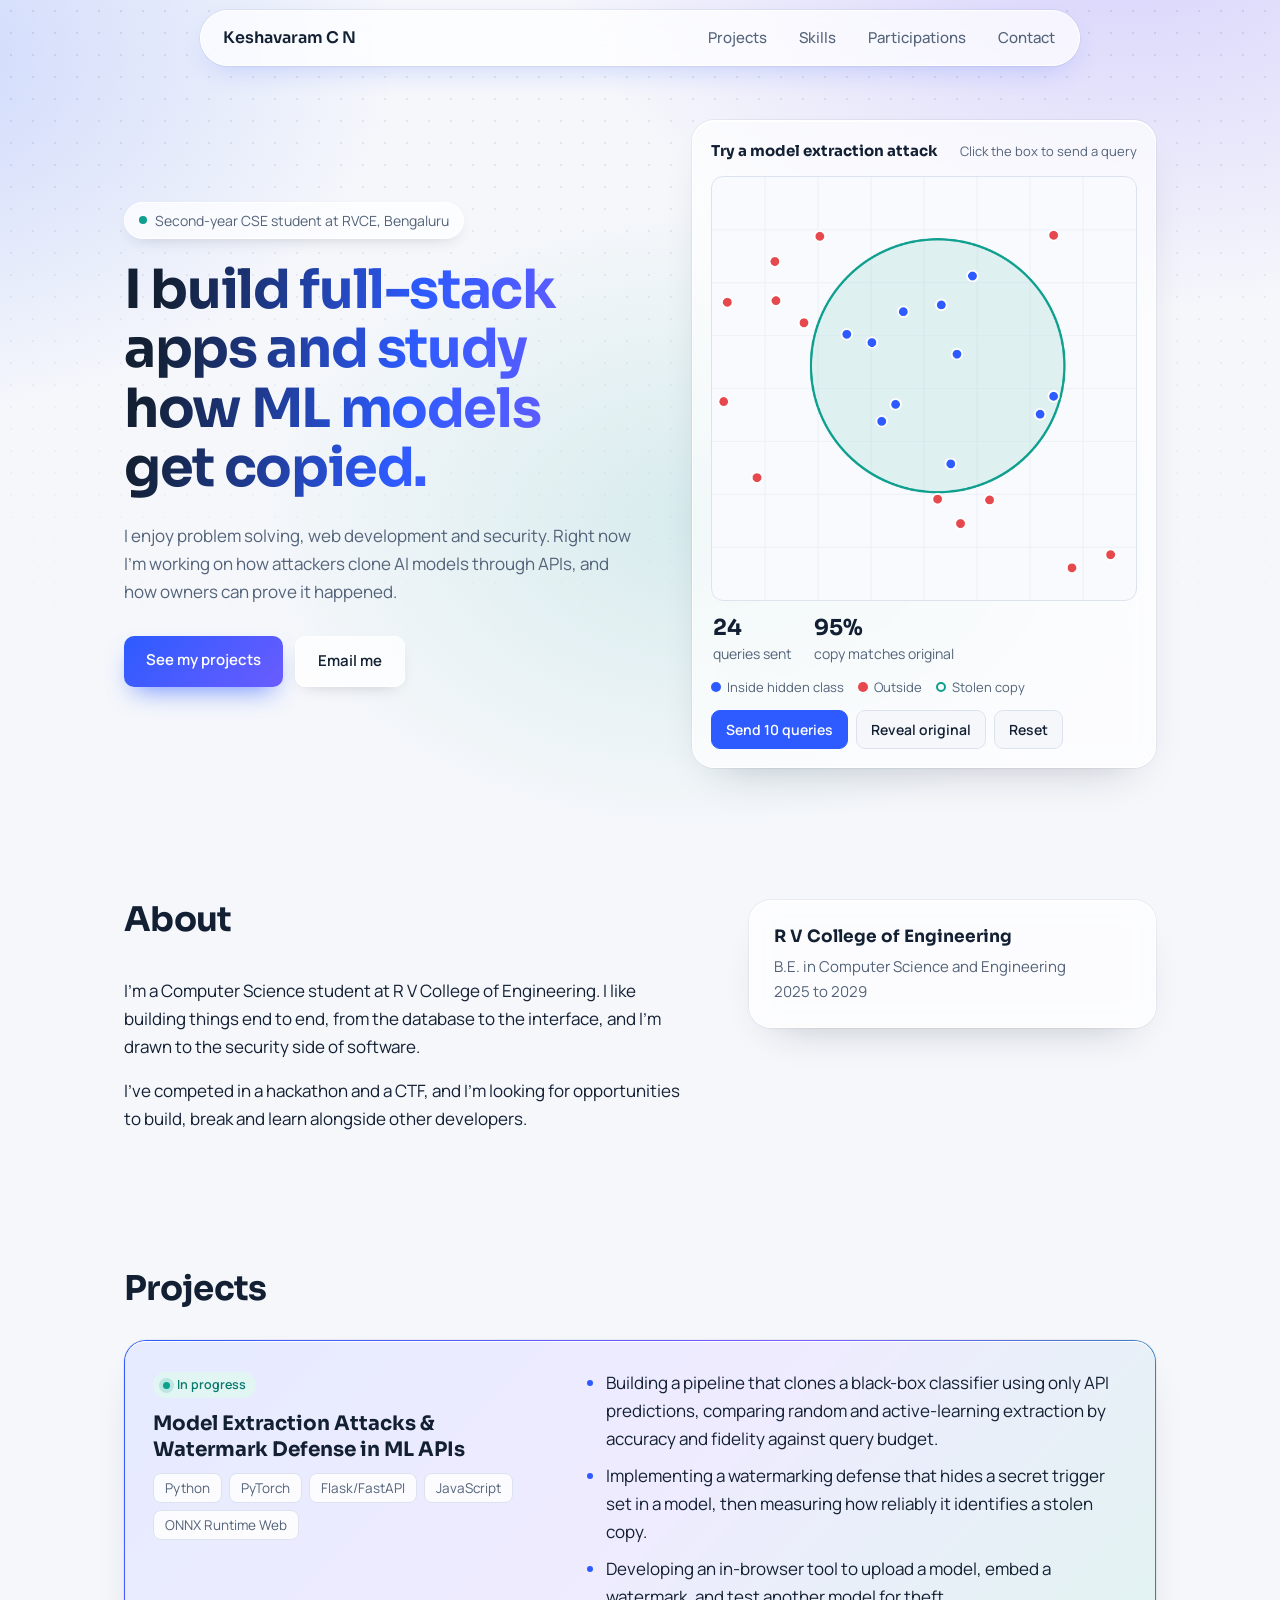
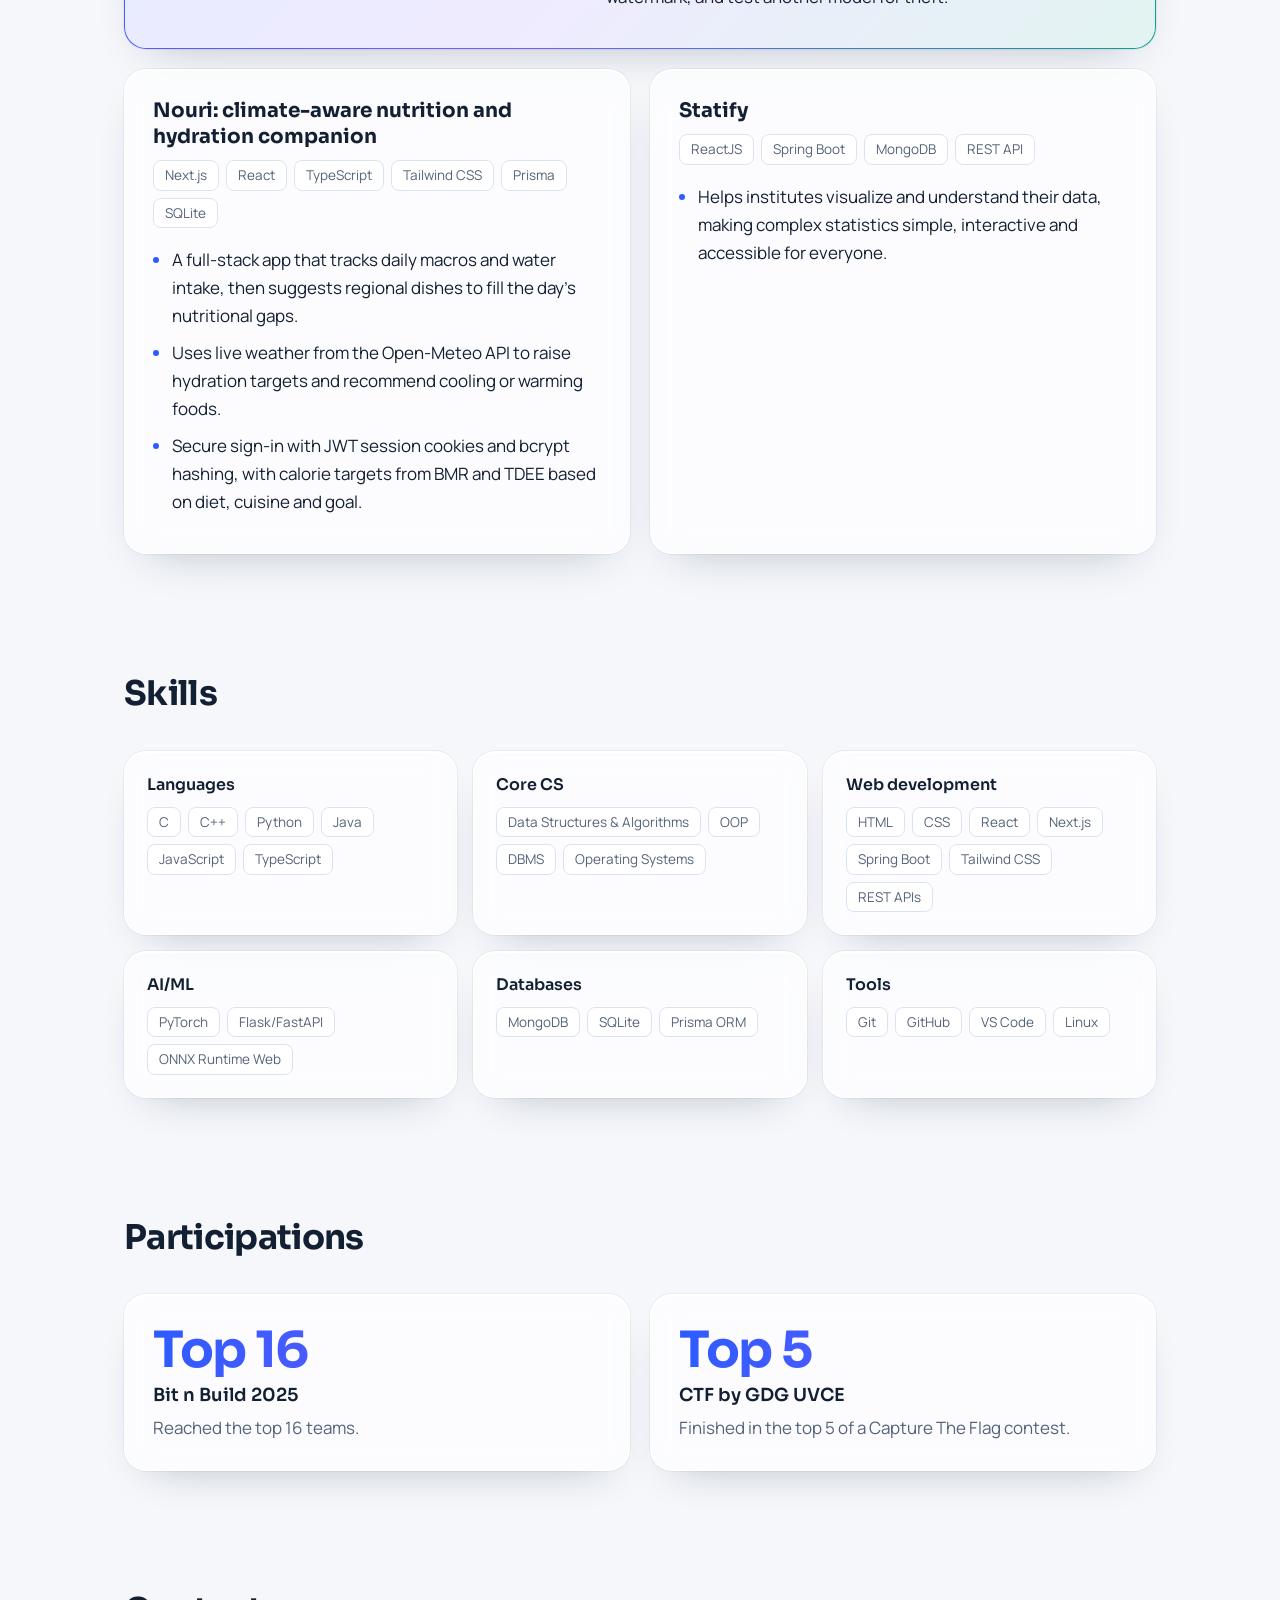
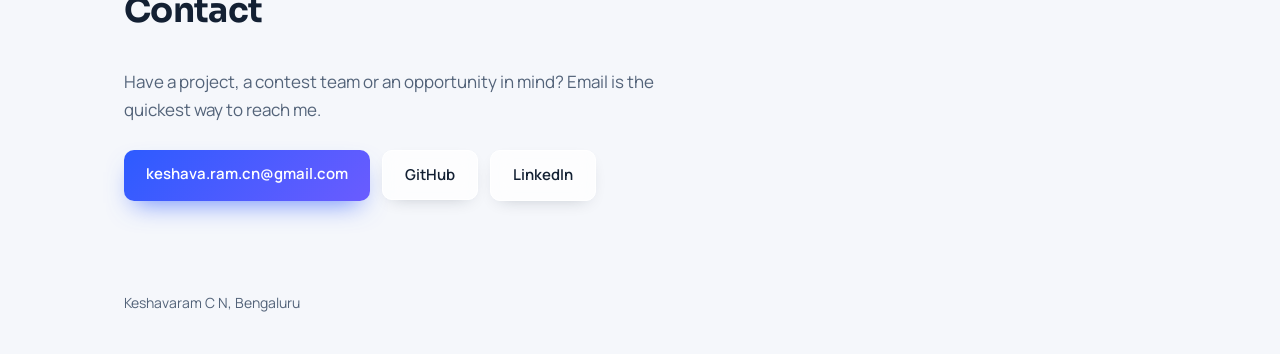
==== Keshavaram C N _ Portfolio.html @ 4c2cd29d "first commit of keshav" ====
<!DOCTYPE html>
<html lang="en">
<head>
<meta charset="utf-8">
<meta name="viewport" content="width=device-width, initial-scale=1, viewport-fit=cover">
<meta name="color-scheme" content="light">
<title>Keshavaram C N | Portfolio</title>
<link rel="preconnect" href="https://fonts.googleapis.com">
<link rel="preconnect" href="https://fonts.gstatic.com" crossorigin>
<link href="https://fonts.googleapis.com/css2?family=Sora:wght@500;600;700&family=Manrope:wght@400;500;600&display=swap" rel="stylesheet">
<style>
:root{
  color-scheme:light;
  --bg:#F5F7FB; --surface:#FFFFFF; --ink:#132033; --muted:#536379; --line:#DCE3EE;
  --accent:#2D5BFF; --accent-soft:#E8EDFF; --mint:#0E9F8E; --warn:#E5484D;
  --head:"Sora","Segoe UI",system-ui,sans-serif; --body:"Manrope","Segoe UI",system-ui,sans-serif;
  box-sizing:border-box; padding-top:env(safe-area-inset-top,0px); padding-bottom:env(safe-area-inset-bottom,0px);
}
html{scroll-behavior:smooth;scroll-padding-top:calc(72px + env(safe-area-inset-top,0px))}
*,*::before,*::after{box-sizing:inherit}
body{margin:0;background:var(--bg);color:var(--ink);font-family:var(--body);font-size:17px;line-height:1.65}
a{color:inherit}
:focus-visible{outline:3px solid var(--accent);outline-offset:3px;border-radius:6px}
.wrap{max-width:1080px;margin:0 auto;padding:0 24px}

/* nav */
nav{position:sticky;top:env(safe-area-inset-top,0px);z-index:20;background:rgba(245,247,251,.86);backdrop-filter:blur(12px);border-bottom:1px solid var(--line)}
body::before{content:"";position:fixed;inset:0 0 auto;height:env(safe-area-inset-top,0px);background:var(--bg);z-index:30}
nav .wrap{display:flex;align-items:center;justify-content:space-between;height:60px}
.brand{font-family:var(--head);font-weight:600;text-decoration:none;font-size:16px}
nav ul{display:flex;gap:26px;list-style:none;margin:0;padding:0}
nav ul a{text-decoration:none;color:var(--muted);font-weight:500;font-size:15px}
nav ul a:hover{color:var(--ink)}

/* hero */
.hero{padding:64px 0 72px}
.hero .wrap{display:grid;grid-template-columns:1.05fr .95fr;gap:56px;align-items:center}
.status{display:inline-flex;align-items:center;gap:8px;background:var(--surface);border:1px solid var(--line);border-radius:99px;padding:6px 14px;font-size:14px;color:var(--muted)}
.status i{width:8px;height:8px;border-radius:50%;background:var(--mint)}
h1{font-family:var(--head);font-weight:700;font-size:clamp(34px,5vw,54px);line-height:1.1;letter-spacing:-.025em;margin:22px 0 18px}
.lede{color:var(--muted);max-width:30em;margin:0 0 30px}
.btns{display:flex;flex-wrap:wrap;gap:12px}
.btn{display:inline-block;padding:12px 22px;border-radius:10px;font-weight:600;font-size:15px;text-decoration:none;border:1px solid var(--line);background:var(--surface);transition:transform .15s,box-shadow .15s}
.btn:hover{transform:translateY(-1px);box-shadow:0 6px 18px rgba(19,32,51,.08)}
.btn.primary{background:var(--accent);border-color:var(--accent);color:#fff}

/* demo */
.demo{background:var(--surface);border:1px solid var(--line);border-radius:20px;padding:18px;box-shadow:0 24px 50px -28px rgba(45,91,255,.35)}
.demo-head{display:flex;justify-content:space-between;align-items:baseline;gap:12px;margin-bottom:12px}
.demo-head b{font-family:var(--head);font-size:15px}
.demo-head span{font-size:13px;color:var(--muted)}
canvas{width:100%;aspect-ratio:1;display:block;border-radius:12px;background:#F8FAFD;border:1px solid var(--line);cursor:crosshair;touch-action:manipulation}
.stats{display:flex;gap:22px;margin:14px 2px 12px;font-size:14px;color:var(--muted)}
.stats b{display:block;font-family:var(--head);font-size:22px;color:var(--ink);line-height:1.2}
.legend{display:flex;flex-wrap:wrap;gap:14px;font-size:13px;color:var(--muted);margin-bottom:12px}
.legend span::before{content:"";display:inline-block;width:10px;height:10px;border-radius:50%;margin-right:6px;background:var(--c)}
.legend .ring::before{background:none;border:2px solid var(--c)}
.ctrls{display:flex;flex-wrap:wrap;gap:8px}
.ctrls button{font:600 14px var(--body);padding:9px 14px;border-radius:9px;border:1px solid var(--line);background:var(--bg);color:var(--ink);cursor:pointer}
.ctrls button:first-child{background:var(--accent);border-color:var(--accent);color:#fff}
.ctrls button[aria-pressed=true]{background:var(--accent-soft);border-color:var(--accent);color:var(--accent)}

/* sections */
section{padding:72px 0;border-top:1px solid var(--line)}
h2{font-family:var(--head);font-size:clamp(26px,3.4vw,34px);letter-spacing:-.02em;margin:0 0 36px;line-height:1.2}
.about{display:grid;grid-template-columns:1.4fr 1fr;gap:56px}
.about p{margin:0 0 16px;max-width:36em}
.edu{background:var(--surface);border:1px solid var(--line);border-radius:16px;padding:22px 24px;align-self:start}
.edu h3{margin:0 0 4px;font-family:var(--head);font-size:17px}
.edu p{margin:0;color:var(--muted);font-size:15px}
.edu p+h3{margin-top:18px}

.proj{display:grid;grid-template-columns:.8fr 1.2fr;gap:40px;padding:34px 0;border-bottom:1px solid var(--line)}
.proj:first-of-type{padding-top:0}
.proj h3{font-family:var(--head);font-size:20px;line-height:1.3;margin:0 0 10px}
.tag{display:inline-block;font-size:12.5px;font-weight:600;padding:3px 10px;border-radius:99px;margin-bottom:12px;background:var(--accent-soft);color:var(--accent)}
.tag.live{background:#E1F5F2;color:#0A7A6D}
.chips{display:flex;flex-wrap:wrap;gap:7px;margin:0;padding:0;list-style:none}
.chips li{font-size:13.5px;padding:3px 11px;border-radius:8px;background:var(--surface);border:1px solid var(--line);color:var(--muted)}
.proj ul.pts{margin:0;padding-left:1.1em}
.proj ul.pts li{margin-bottom:9px;max-width:38em}
.proj ul.pts li::marker{color:var(--accent)}

.skills{display:grid;gap:0}
.srow{display:grid;grid-template-columns:200px 1fr;gap:24px;padding:18px 0;border-bottom:1px solid var(--line);align-items:start}
.srow h3{margin:4px 0 0;font:600 16px var(--head)}

.parts{display:grid;grid-template-columns:1fr 1fr;gap:20px}
.part{background:var(--surface);border:1px solid var(--line);border-radius:18px;padding:28px}
.part strong{font-family:var(--head);font-size:40px;letter-spacing:-.03em;color:var(--accent);display:block;line-height:1.1}
.part p{margin:8px 0 0;color:var(--muted)}
.part h3{margin:6px 0 0;font:600 18px var(--head)}

.contact p{max-width:32em;color:var(--muted);margin:0 0 26px}
footer{padding:30px 0 40px;color:var(--muted);font-size:14px;border-top:1px solid var(--line)}

/* ---- modern pass: aurora backdrop, glass surfaces, bento layout ---- */
html::before{content:"";position:fixed;inset:0;z-index:-1;pointer-events:none;background-image:radial-gradient(rgba(19,32,51,.10) 1px,transparent 1px);background-size:22px 22px;-webkit-mask-image:linear-gradient(#000,transparent 75%);mask-image:linear-gradient(#000,transparent 75%)}
body{background:radial-gradient(60rem 40rem at 88% -8%,rgba(122,92,255,.24),transparent 60%),radial-gradient(52rem 38rem at -8% 6%,rgba(45,91,255,.20),transparent 60%),radial-gradient(46rem 32rem at 55% 58%,rgba(14,159,142,.13),transparent 62%),var(--bg);background-attachment:fixed}
nav{background:transparent;border:0;backdrop-filter:none;top:calc(10px + env(safe-area-inset-top,0px))}
nav .wrap{width:calc(100% - 32px);max-width:880px;height:56px;padding:0 10px 0 22px;background:rgba(255,255,255,.72);backdrop-filter:blur(16px) saturate(1.4);border:1px solid #fff;border-radius:99px;box-shadow:0 10px 30px -12px rgba(45,91,255,.3),0 0 0 1px rgba(19,32,51,.05)}
nav ul{gap:4px}nav ul a{display:block;padding:8px 14px;border-radius:99px;transition:background .2s,color .2s}nav ul a:hover{background:var(--accent-soft);color:var(--accent)}
h1{background:linear-gradient(100deg,#132033 8%,#2D5BFF 55%,#7A5CFF 96%);-webkit-background-clip:text;background-clip:text;color:transparent;padding-bottom:.1em}
.status{background:rgba(255,255,255,.7);backdrop-filter:blur(10px);border-color:#fff;box-shadow:0 6px 18px -10px rgba(19,32,51,.3)}
.btn{background:rgba(255,255,255,.75);backdrop-filter:blur(10px);border-color:#fff;box-shadow:0 6px 18px -10px rgba(19,32,51,.3)}
.btn.primary{background:linear-gradient(135deg,#2D5BFF,#6A5CFF);border:0;color:#fff;box-shadow:0 12px 26px -10px rgba(45,91,255,.7)}
.demo,.edu,.proj,.srow,.part{position:relative;overflow:hidden;background:rgba(255,255,255,.66);backdrop-filter:blur(14px);border:1px solid rgba(255,255,255,.95);border-radius:22px;box-shadow:0 1px 0 #fff inset,0 20px 44px -26px rgba(19,32,51,.3),0 0 0 1px rgba(19,32,51,.05)}
.demo::after,.edu::after,.proj::after,.srow::after,.part::after{content:"";position:absolute;inset:0;pointer-events:none;opacity:0;transition:opacity .25s;background:radial-gradient(320px circle at var(--mx,50%) var(--my,-30%),rgba(90,110,255,.15),transparent 62%)}
.demo:hover::after,.edu:hover::after,.proj:hover::after,.srow:hover::after,.part:hover::after{opacity:1}
section{border-top:0;padding:60px 0}
#projects .wrap{display:grid;grid-template-columns:1fr 1fr;gap:20px}
#projects h2{grid-column:1/-1;margin-bottom:10px}
.proj,.proj:first-of-type{display:block;padding:28px}
.proj ul.pts{margin-top:18px}
.proj:first-of-type{grid-column:1/-1;display:grid;grid-template-columns:.85fr 1.15fr;gap:36px;border:1.5px solid transparent;background:linear-gradient(rgba(255,255,255,.88),rgba(255,255,255,.88)) padding-box,linear-gradient(135deg,#2D5BFF,#7A5CFF,#0E9F8E) border-box}
.proj:first-of-type ul.pts{margin-top:0}
.tag.live::before{content:"";display:inline-block;width:7px;height:7px;border-radius:50%;background:var(--mint);margin-right:7px;box-shadow:0 0 0 4px rgba(14,159,142,.18)}
.chips li{background:rgba(255,255,255,.85)}
.skills{grid-template-columns:repeat(3,1fr);gap:16px}
.srow{display:block;padding:22px}.srow h3{margin:0 0 12px}
.part strong{font-size:50px;background:linear-gradient(100deg,#2D5BFF,#7A5CFF);-webkit-background-clip:text;background-clip:text;color:transparent}
footer{border-top:0}
@keyframes rise{from{opacity:0;transform:translateY(16px)}to{opacity:1;transform:none}}
.hero .wrap>div:first-child>*{animation:rise .7s cubic-bezier(.2,.7,.2,1) both}
.hero .wrap>div:first-child>*:nth-child(2){animation-delay:.08s}.hero .wrap>div:first-child>*:nth-child(3){animation-delay:.16s}.hero .wrap>div:first-child>*:nth-child(4){animation-delay:.24s}
.hero .demo{animation:rise .8s .2s cubic-bezier(.2,.7,.2,1) both}
@media (max-width:860px){#projects .wrap{grid-template-columns:1fr}.proj:first-of-type{grid-template-columns:1fr;gap:0}.proj:first-of-type ul.pts{margin-top:18px}.skills{grid-template-columns:1fr 1fr}}
@media (max-width:520px){.skills{grid-template-columns:1fr}nav .wrap{padding-left:16px}}
@media (prefers-reduced-motion:reduce){.hero .wrap>div:first-child>*,.hero .demo{animation:none}}
@media (max-width:860px){
  .hero .wrap,.about,.proj,.parts{grid-template-columns:1fr}
  .hero .wrap{gap:40px}.hero{padding-top:40px}
  .srow{grid-template-columns:1fr;gap:10px}
  nav ul{gap:16px}nav ul a{font-size:14px}
  .proj{gap:16px}
}
@media (max-width:520px){nav ul li:nth-child(n+3){display:none}.stats{gap:16px}}
@media (prefers-reduced-motion:reduce){html{scroll-behavior:auto}.btn{transition:none}}
</style>
</head>
<body>
<nav aria-label="Main">
  <div class="wrap">
    <a class="brand" href="#top">Keshavaram C N</a>
    <ul>
      <li><a href="#projects">Projects</a></li>
      <li><a href="#skills">Skills</a></li>
      <li><a href="#participations">Participations</a></li>
      <li><a href="#contact">Contact</a></li>
    </ul>
  </div>
</nav>

<main id="top">
<header class="hero">
  <div class="wrap">
    <div>
      <span class="status"><i></i>Second-year CSE student at RVCE, Bengaluru</span>
      <h1>I build full-stack apps and study how ML models get copied.</h1>
      <p class="lede">I enjoy problem solving, web development and security. Right now I’m working on how attackers clone AI models through APIs, and how owners can prove it happened.</p>
      <div class="btns">
        <a class="btn primary" href="#projects">See my projects</a>
        <a class="btn" href="mailto:keshava.ram.cn@gmail.com">Email me</a>
      </div>
    </div>

    <div class="demo" aria-label="Interactive model extraction demo">
      <div class="demo-head"><b>Try a model extraction attack</b><span>Click the box to send a query</span></div>
      <canvas id="cv" width="720" height="720" role="img" aria-label="Scatter plot of queries sent to a hidden model, with the attacker’s estimated boundary"></canvas>
      <div class="stats">
        <div><b id="nq">0</b>queries sent</div>
        <div><b id="fid">0%</b>copy matches original</div>
      </div>
      <div class="legend">
        <span style="--c:var(--accent)">Inside hidden class</span>
        <span style="--c:var(--warn)">Outside</span>
        <span class="ring" style="--c:var(--mint)">Stolen copy</span>
      </div>
      <div class="ctrls">
        <button id="more" type="button">Send 10 queries</button>
        <button id="reveal" type="button" aria-pressed="false">Reveal original</button>
        <button id="reset" type="button">Reset</button>
      </div>
    </div>
  </div>
</header>

<section id="about">
  <div class="wrap about">
    <div>
      <h2>About</h2>
      <p>I’m a Computer Science student at R V College of Engineering. I like building things end to end, from the database to the interface, and I’m drawn to the security side of software.</p>
      <p>I’ve competed in a hackathon and a CTF, and I’m looking for opportunities to build, break and learn alongside other developers.</p>
    </div>
    <div class="edu">
      <h3>R V College of Engineering</h3>
      <p>B.E. in Computer Science and Engineering<br>2025 to 2029</p>
    </div>
  </div>
</section>

<section id="projects">
  <div class="wrap">
    <h2>Projects</h2>

    <article class="proj">
      <div>
        <span class="tag live">In progress</span>
        <h3>Model Extraction Attacks &amp; Watermark Defense in ML APIs</h3>
        <ul class="chips"><li>Python</li><li>PyTorch</li><li>Flask/FastAPI</li><li>JavaScript</li><li>ONNX Runtime Web</li></ul>
      </div>
      <ul class="pts">
        <li>Building a pipeline that clones a black-box classifier using only API predictions, comparing random and active-learning extraction by accuracy and fidelity against query budget.</li>
        <li>Implementing a watermarking defense that hides a secret trigger set in a model, then measuring how reliably it identifies a stolen copy.</li>
        <li>Developing an in-browser tool to upload a model, embed a watermark, and test another model for theft.</li>
      </ul>
    </article>

    <article class="proj">
      <div>
        <h3>Nouri: climate-aware nutrition and hydration companion</h3>
        <ul class="chips"><li>Next.js</li><li>React</li><li>TypeScript</li><li>Tailwind CSS</li><li>Prisma</li><li>SQLite</li></ul>
      </div>
      <ul class="pts">
        <li>A full-stack app that tracks daily macros and water intake, then suggests regional dishes to fill the day’s nutritional gaps.</li>
        <li>Uses live weather from the Open-Meteo API to raise hydration targets and recommend cooling or warming foods.</li>
        <li>Secure sign-in with JWT session cookies and bcrypt hashing, with calorie targets from BMR and TDEE based on diet, cuisine and goal.</li>
      </ul>
    </article>

    <article class="proj">
      <div>
        <h3>Statify</h3>
        <ul class="chips"><li>ReactJS</li><li>Spring Boot</li><li>MongoDB</li><li>REST API</li></ul>
      </div>
      <ul class="pts">
        <li>Helps institutes visualize and understand their data, making complex statistics simple, interactive and accessible for everyone.</li>
      </ul>
    </article>
  </div>
</section>

<section id="skills">
  <div class="wrap">
    <h2>Skills</h2>
    <div class="skills">
      <div class="srow"><h3>Languages</h3><ul class="chips"><li>C</li><li>C++</li><li>Python</li><li>Java</li><li>JavaScript</li><li>TypeScript</li></ul></div>
      <div class="srow"><h3>Core CS</h3><ul class="chips"><li>Data Structures &amp; Algorithms</li><li>OOP</li><li>DBMS</li><li>Operating Systems</li></ul></div>
      <div class="srow"><h3>Web development</h3><ul class="chips"><li>HTML</li><li>CSS</li><li>React</li><li>Next.js</li><li>Spring Boot</li><li>Tailwind CSS</li><li>REST APIs</li></ul></div>
      <div class="srow"><h3>AI/ML</h3><ul class="chips"><li>PyTorch</li><li>Flask/FastAPI</li><li>ONNX Runtime Web</li></ul></div>
      <div class="srow"><h3>Databases</h3><ul class="chips"><li>MongoDB</li><li>SQLite</li><li>Prisma ORM</li></ul></div>
      <div class="srow"><h3>Tools</h3><ul class="chips"><li>Git</li><li>GitHub</li><li>VS Code</li><li>Linux</li></ul></div>
    </div>
  </div>
</section>

<section id="participations">
  <div class="wrap">
    <h2>Participations</h2>
    <div class="parts">
      <div class="part"><strong>Top 16</strong><h3>Bit n Build 2025</h3><p>Reached the top 16 teams.</p></div>
      <div class="part"><strong>Top 5</strong><h3>CTF by GDG UVCE</h3><p>Finished in the top 5 of a Capture The Flag contest.</p></div>
    </div>
  </div>
</section>

<section id="contact" class="contact">
  <div class="wrap">
    <h2>Contact</h2>
    <p>Have a project, a contest team or an opportunity in mind? Email is the quickest way to reach me.</p>
    <div class="btns">
      <a class="btn primary" href="mailto:keshava.ram.cn@gmail.com">keshava.ram.cn@gmail.com</a>
      <a class="btn" href="https://github.com/keshava-ram" target="_blank" rel="noopener">GitHub</a>
      <a class="btn" href="https://www.linkedin.com/in/keshavaramc-n-70b958444" target="_blank" rel="noopener">LinkedIn</a>
    </div>
  </div>
</section>
</main>

<footer><div class="wrap">Keshavaram C N, Bengaluru</div></footer>

<script>
(function(){
  var cv=document.getElementById('cv'),ctx=cv.getContext('2d'),S=cv.width;
  var C={x:.56,y:.46,r:.27}; // hidden victim: a circular decision region
  var pts=[],showTrue=false,timer=null;
  var nq=document.getElementById('nq'),fid=document.getElementById('fid');
  var victim=function(x,y){return Math.hypot(x-C.x,y-C.y)<C.r};
  function estimate(){
    var p=pts.filter(function(q){return q.l}),n=pts.filter(function(q){return !q.l});
    if(p.length<2||!n.length)return null;
    var cx=0,cy=0;p.forEach(function(q){cx+=q.x;cy+=q.y});cx/=p.length;cy/=p.length;
    var mx=0,mn=9;
    p.forEach(function(q){mx=Math.max(mx,Math.hypot(q.x-cx,q.y-cy))});
    n.forEach(function(q){mn=Math.min(mn,Math.hypot(q.x-cx,q.y-cy))});
    return {x:cx,y:cy,r:mn>mx?(mx+mn)/2:mx};
  }
  function fidelity(e){
    if(!e)return 0;var ok=0,t=0;
    for(var i=0;i<30;i++)for(var j=0;j<30;j++){var x=(i+.5)/30,y=(j+.5)/30;t++;
      if(victim(x,y)===(Math.hypot(x-e.x,y-e.y)<e.r))ok++}
    return Math.round(100*ok/t);
  }
  function circle(c,color,w,dash){
    ctx.beginPath();ctx.arc(c.x*S,c.y*S,c.r*S,0,7);ctx.setLineDash(dash||[]);
    ctx.lineWidth=w;ctx.strokeStyle=color;ctx.stroke();ctx.setLineDash([]);
  }
  function draw(){
    ctx.clearRect(0,0,S,S);
    ctx.strokeStyle='#E6ECF4';ctx.lineWidth=1;
    for(var i=1;i<8;i++){ctx.beginPath();ctx.moveTo(i*S/8,0);ctx.lineTo(i*S/8,S);ctx.moveTo(0,i*S/8);ctx.lineTo(S,i*S/8);ctx.stroke()}
    var e=estimate();
    if(e){ctx.fillStyle='rgba(14,159,142,.10)';ctx.beginPath();ctx.arc(e.x*S,e.y*S,e.r*S,0,7);ctx.fill();circle(e,'#0E9F8E',4)}
    if(showTrue)circle(C,'#132033',3,[12,10]);
    pts.forEach(function(q){ctx.beginPath();ctx.arc(q.x*S,q.y*S,9,0,7);ctx.fillStyle=q.l?'#2D5BFF':'#E5484D';ctx.fill();ctx.lineWidth=3;ctx.strokeStyle='#fff';ctx.stroke()});
    nq.textContent=pts.length;fid.textContent=fidelity(e)+'%';
  }
  function query(x,y){pts.push({x:x,y:y,l:victim(x,y)})}
  function burst(n){for(var i=0;i<n;i++)query(Math.random(),Math.random());draw()}
  cv.addEventListener('click',function(ev){
    var r=cv.getBoundingClientRect();stop();
    query((ev.clientX-r.left)/r.width,(ev.clientY-r.top)/r.height);draw();
  });
  function stop(){clearInterval(timer);timer=null}
  document.getElementById('more').onclick=function(){stop();burst(10)};
  document.getElementById('reset').onclick=function(){stop();pts=[];draw()};
  var rv=document.getElementById('reveal');
  rv.onclick=function(){showTrue=!showTrue;rv.setAttribute('aria-pressed',showTrue);rv.textContent=showTrue?'Hide original':'Reveal original';draw()};
  draw();
  // one opening sequence: the attacker queries until the copy locks on
  if(window.matchMedia('(prefers-reduced-motion: reduce)').matches){burst(40)}
  else{var k=0;timer=setInterval(function(){query(Math.random(),Math.random());draw();if(++k>=36)stop()},110)}
})();
document.querySelectorAll('.demo,.edu,.proj,.srow,.part').forEach(function(el){
  el.addEventListener('pointermove',function(e){var r=el.getBoundingClientRect();el.style.setProperty('--mx',(e.clientX-r.left)+'px');el.style.setProperty('--my',(e.clientY-r.top)+'px')});
});
</script>
</body>
</html>
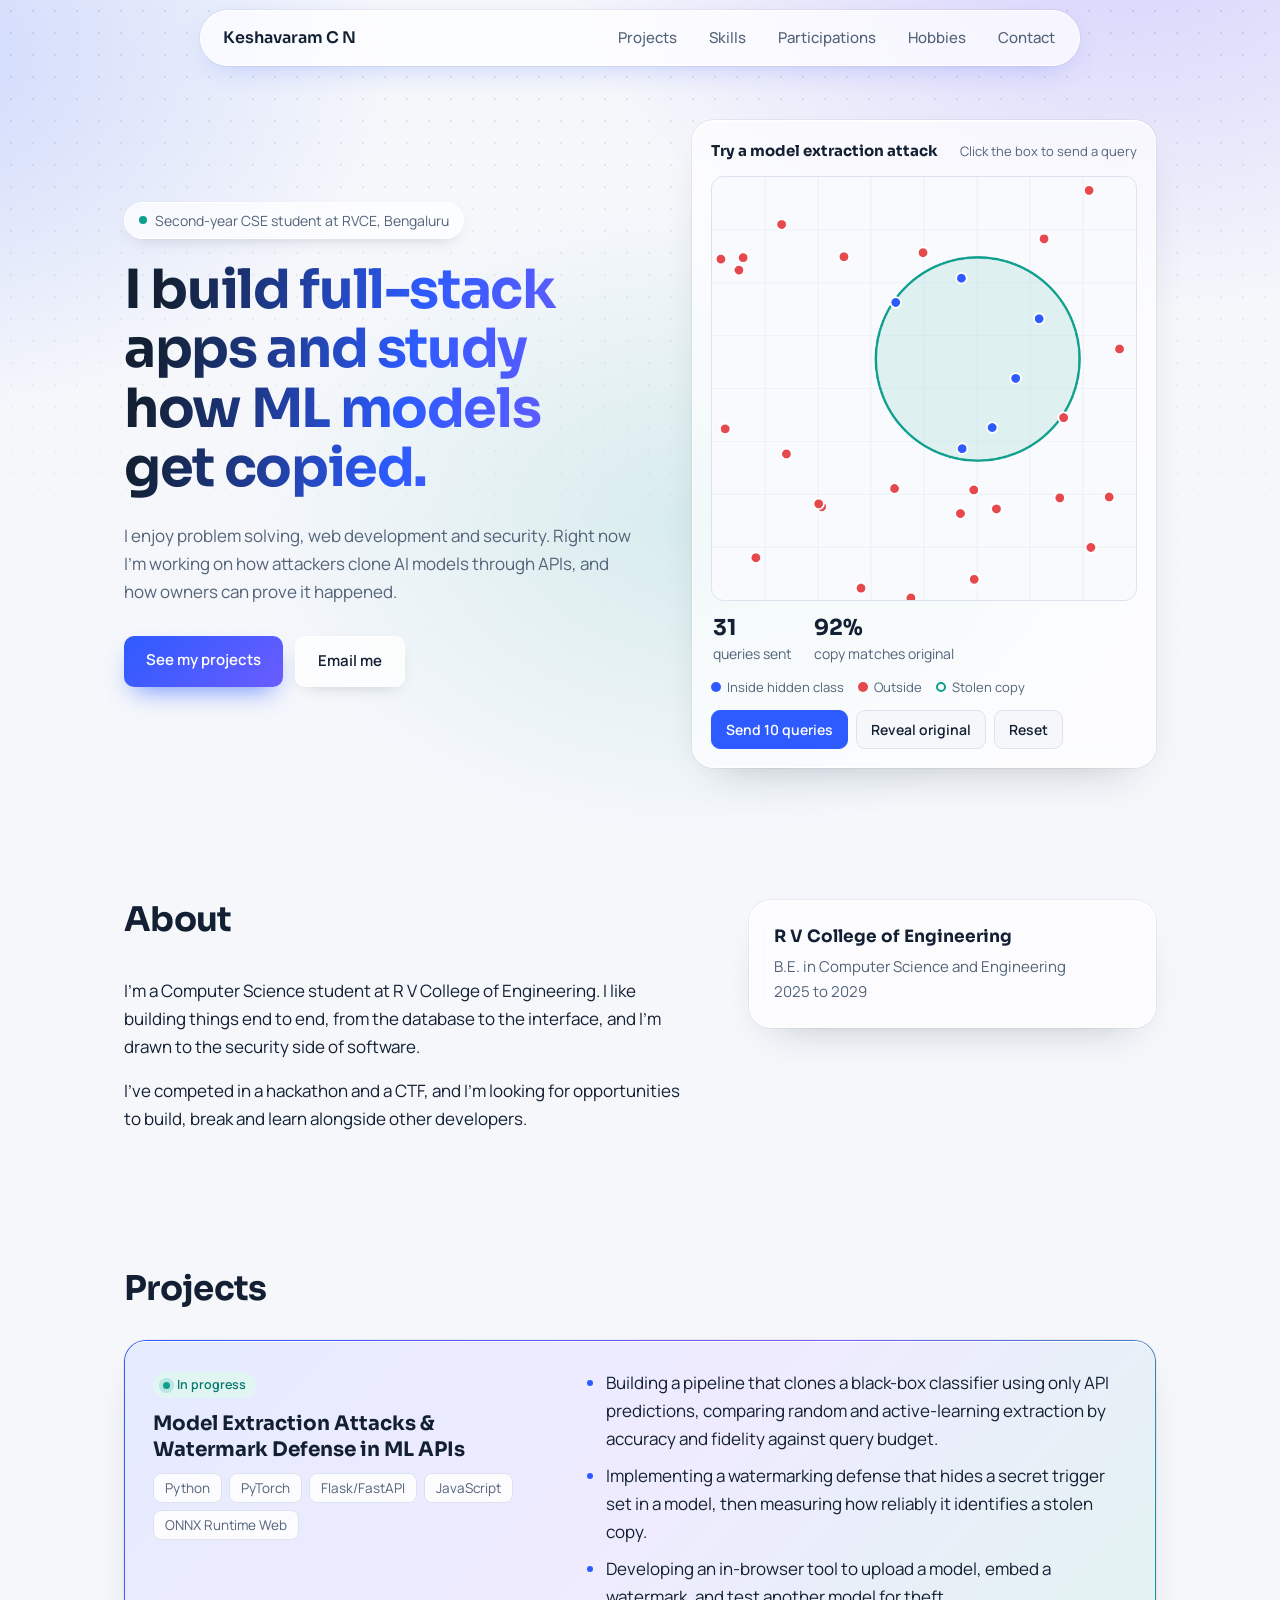
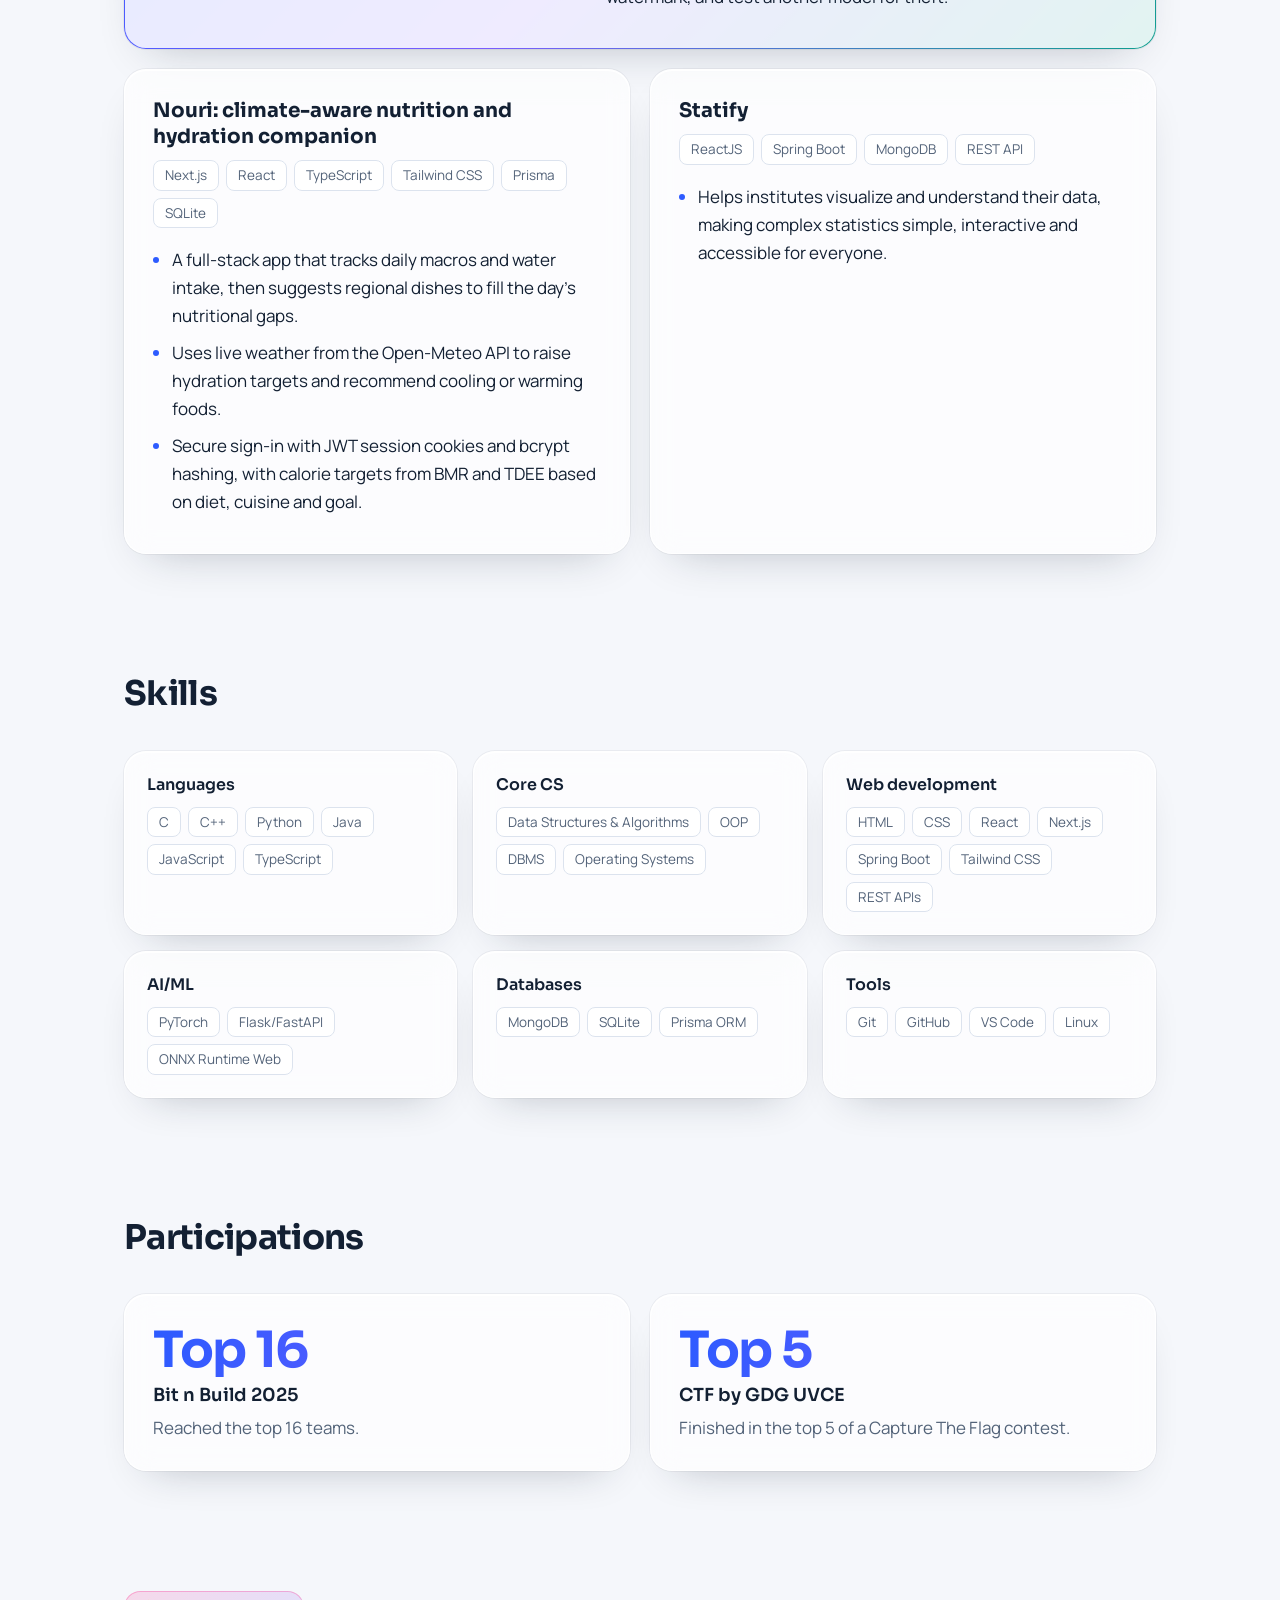
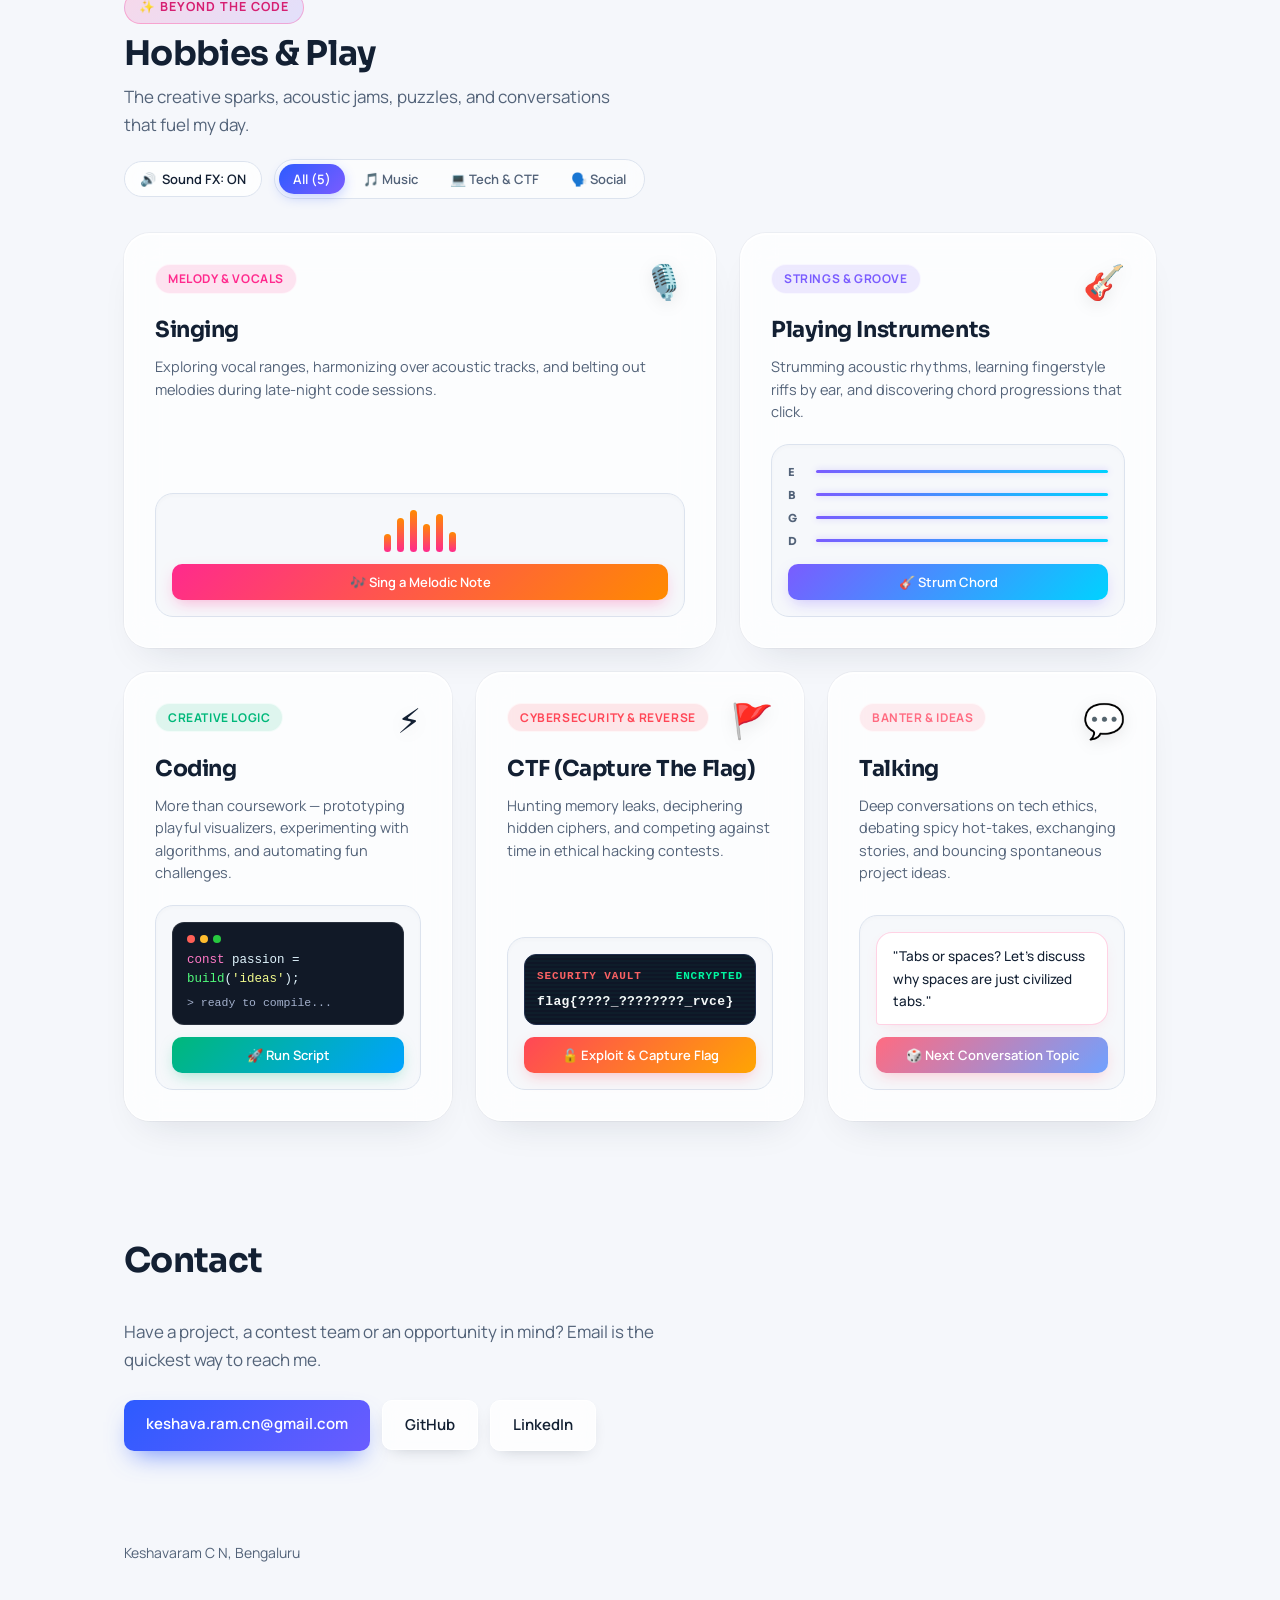
==== commit 07d88a2b: "Added hobbies section" ====
--- a/Keshavaram C N _ Portfolio.html
+++ b/Keshavaram C N _ Portfolio.html
@@ -136,6 +136,108 @@
 }
 @media (max-width:520px){nav ul li:nth-child(n+3){display:none}.stats{gap:16px}}
 @media (prefers-reduced-motion:reduce){html{scroll-behavior:auto}.btn{transition:none}}
+
+/* ---- Funky & Modern Interactive Hobbies Section ---- */
+.hobbies-head{display:flex;justify-content:space-between;align-items:flex-end;flex-wrap:wrap;gap:20px;margin-bottom:34px}
+.hobbies-head h2{margin:0}
+.funky-pill{display:inline-flex;align-items:center;gap:8px;font-size:12.5px;font-weight:700;text-transform:uppercase;letter-spacing:.08em;padding:5px 14px;border-radius:99px;background:linear-gradient(135deg,rgba(255,42,141,.15),rgba(122,92,255,.15));border:1px solid rgba(255,42,141,.3);color:#d61f72;margin-bottom:10px}
+.hobbies-controls{display:flex;align-items:center;gap:12px;flex-wrap:wrap}
+.sound-toggle{font:600 13px var(--body);padding:8px 15px;border-radius:99px;border:1px solid var(--line);background:rgba(255,255,255,.8);color:var(--ink);cursor:pointer;display:inline-flex;align-items:center;gap:6px;transition:all .2s;backdrop-filter:blur(10px)}
+.sound-toggle:hover{border-color:var(--accent);transform:translateY(-1px);box-shadow:0 4px 14px rgba(45,91,255,.15)}
+.sound-toggle.muted{color:var(--muted);opacity:.75}
+.hobby-filters{display:flex;gap:4px;background:rgba(255,255,255,.6);padding:4px;border-radius:99px;border:1px solid var(--line);backdrop-filter:blur(10px)}
+.hobby-filter-btn{font:600 13px var(--body);padding:6px 14px;border-radius:99px;border:0;background:transparent;color:var(--muted);cursor:pointer;transition:all .2s}
+.hobby-filter-btn.active,.hobby-filter-btn:hover{background:linear-gradient(135deg,#2D5BFF,#7A5CFF);color:#fff;box-shadow:0 4px 12px rgba(45,91,255,.25)}
+
+.hobbies-grid{display:grid;grid-template-columns:repeat(12,1fr);gap:24px}
+.hobby-card{position:relative;overflow:hidden;background:rgba(255,255,255,.72);backdrop-filter:blur(16px);border:1.5px solid rgba(255,255,255,.9);border-radius:26px;padding:30px;box-shadow:0 1px 0 #fff inset,0 20px 40px -22px rgba(19,32,51,.15),0 0 0 1px rgba(19,32,51,.04);transition:transform .3s cubic-bezier(.34,1.56,.64,1),box-shadow .3s ease,opacity .3s ease;display:flex;flex-direction:column;justify-content:space-between;min-height:320px}
+.hobby-card::before{content:"";position:absolute;top:-50%;left:-50%;width:200%;height:200%;background:radial-gradient(circle at center,var(--hobby-glow,rgba(45,91,255,.15)),transparent 60%);opacity:0;pointer-events:none;transition:opacity .4s ease;z-index:0}
+.hobby-card:hover{box-shadow:0 1px 0 #fff inset,0 28px 50px -20px var(--hobby-shadow,rgba(45,91,255,.25)),0 0 0 1px rgba(19,32,51,.06)}
+.hobby-card:hover::before{opacity:1}
+.hobby-card>*{position:relative;z-index:1}
+.hobby-card.hidden{display:none}
+
+/* Bento card sizing */
+.hobby-card.bento-wide{grid-column:span 7}
+.hobby-card.bento-narrow{grid-column:span 5}
+.hobby-card.bento-third{grid-column:span 4}
+
+/* Card header & typography */
+.hobby-top{display:flex;justify-content:space-between;align-items:flex-start;margin-bottom:14px}
+.hobby-badge{font-size:12px;font-weight:700;letter-spacing:.05em;text-transform:uppercase;padding:4px 12px;border-radius:99px;background:var(--hobby-soft,#E8EDFF);color:var(--hobby-color,#2D5BFF);border:1px solid rgba(255,255,255,.6)}
+.hobby-emoji{font-size:34px;line-height:1;display:inline-block;transition:transform .4s cubic-bezier(.34,1.56,.64,1);filter:drop-shadow(0 4px 8px rgba(0,0,0,.08))}
+.hobby-card:hover .hobby-emoji{transform:scale(1.28) rotate(12deg)}
+.hobby-card h3{font-family:var(--head);font-size:22px;margin:0 0 8px;letter-spacing:-.02em;color:var(--ink)}
+.hobby-desc{color:var(--muted);font-size:14.5px;line-height:1.55;margin:0 0 20px}
+
+/* Interactive widget container */
+.hobby-widget{background:rgba(245,247,251,.85);border:1px solid var(--line);border-radius:18px;padding:16px;margin-top:auto;box-shadow:inset 0 2px 4px rgba(19,32,51,.02)}
+
+/* 1. Singing Widget */
+.vocal-bars{display:flex;align-items:flex-end;justify-content:center;gap:6px;height:42px;margin-bottom:12px}
+.vocal-bar{width:7px;border-radius:99px;background:linear-gradient(to top,#ff2a8d,#ff8a00);transition:height .15s ease}
+.vocal-bar:nth-child(1){height:18px}.vocal-bar:nth-child(2){height:34px}.vocal-bar:nth-child(3){height:42px}.vocal-bar:nth-child(4){height:28px}.vocal-bar:nth-child(5){height:38px}.vocal-bar:nth-child(6){height:20px}
+.vocal-bars.singing .vocal-bar{animation:vocalPulse .45s infinite alternate ease-in-out}
+.vocal-bars.singing .vocal-bar:nth-child(2){animation-delay:.1s}
+.vocal-bars.singing .vocal-bar:nth-child(3){animation-delay:.2s}
+.vocal-bars.singing .vocal-bar:nth-child(4){animation-delay:.15s}
+.vocal-bars.singing .vocal-bar:nth-child(5){animation-delay:.25s}
+.vocal-bars.singing .vocal-bar:nth-child(6){animation-delay:.05s}
+@keyframes vocalPulse{from{transform:scaleY(.4)}to{transform:scaleY(1.3)}}
+
+/* 2. Instruments Widget: Pluckable Strings */
+.instrument-strings{display:flex;flex-direction:column;gap:9px;margin-bottom:12px;padding:4px 0}
+.guitar-string-wrap{display:flex;align-items:center;gap:12px;cursor:pointer;user-select:none}
+.string-note{font:700 11px var(--head);color:var(--muted);width:16px}
+.guitar-string{flex:1;height:3px;border-radius:99px;background:linear-gradient(90deg,#7a5cff,#00d2ff);box-shadow:0 0 6px rgba(122,92,255,.3);transition:transform .1s,box-shadow .2s}
+.guitar-string-wrap:hover .guitar-string{box-shadow:0 0 12px rgba(122,92,255,.8);transform:scaleY(1.5)}
+.guitar-string.plucked{animation:stringVibrate .35s ease-out}
+@keyframes stringVibrate{0%{transform:translateY(0)}25%{transform:translateY(-5px)}50%{transform:translateY(4px)}75%{transform:translateY(-2px)}100%{transform:translateY(0)}}
+
+/* 3. Coding Widget: Mini Interactive Terminal */
+.code-box{background:#111927;color:#E1F5FE;border-radius:12px;padding:12px 14px;font-family:"JetBrains Mono","Fira Code",monospace;font-size:12.5px;line-height:1.5;margin-bottom:12px;border:1px solid rgba(255,255,255,.1);position:relative;overflow:hidden}
+.code-box-header{display:flex;gap:5px;margin-bottom:8px}
+.code-dot{width:8px;height:8px;border-radius:50%;background:#ff5f56}
+.code-dot:nth-child(2){background:#ffbd2e}.code-dot:nth-child(3){background:#27c93f}
+.code-kw{color:#ff79c6}.code-fn{color:#50fa7b}.code-str{color:#f1fa8c}
+.code-output{color:#a4b1cd;margin-top:6px;font-size:11.5px;min-height:18px}
+.code-output.success{color:#00F5A0;animation:codeFlash .3s ease}
+@keyframes codeFlash{0%{opacity:.2}100%{opacity:1}}
+
+/* 4. CTF Widget: Flag Scrambler */
+.ctf-box{background:#0e1626;border:1px solid #1f2f4d;border-radius:12px;padding:12px;font-family:"JetBrains Mono",monospace;margin-bottom:12px;position:relative;overflow:hidden}
+.ctf-box::before{content:"";position:absolute;inset:0;background:repeating-linear-gradient(0deg,transparent,transparent 2px,rgba(0,255,170,.03) 2px,rgba(0,255,170,.03) 4px);pointer-events:none}
+.ctf-status{display:flex;justify-content:space-between;font-size:11px;color:#ff5e62;text-transform:uppercase;letter-spacing:.08em;margin-bottom:6px;font-weight:700}
+.ctf-status span:last-child{color:#00f5a0}
+.ctf-flag{font-size:13px;font-weight:700;color:#f8f9fa;letter-spacing:.03em;word-break:break-all}
+.ctf-flag.scrambling{color:#ffd93d}
+.ctf-flag.captured{color:#00f5a0;text-shadow:0 0 10px rgba(0,245,160,.6)}
+
+/* 5. Talking Widget: Prompt Generator */
+.talk-bubble-wrap{margin-bottom:12px;min-height:76px;display:flex;align-items:center}
+.talk-bubble{background:#fff;border:1.5px solid rgba(255,126,179,.35);border-radius:16px 16px 16px 4px;padding:12px 16px;font-size:13.5px;font-weight:500;color:var(--ink);box-shadow:0 6px 16px -6px rgba(255,117,140,.2);position:relative;animation:bubblePop .25s cubic-bezier(.34,1.56,.64,1);width:100%}
+@keyframes bubblePop{from{opacity:0;transform:scale(.95) translateY(4px)}to{opacity:1;transform:scale(1) translateY(0)}}
+
+/* Action button inside widgets */
+.hobby-act-btn{width:100%;font:600 13px var(--body);padding:9px 16px;border-radius:10px;border:0;background:linear-gradient(135deg,var(--hobby-color,#2D5BFF),var(--hobby-color2,#7A5CFF));color:#fff;cursor:pointer;display:flex;align-items:center;justify-content:center;gap:8px;box-shadow:0 6px 16px -4px var(--hobby-shadow,rgba(45,91,255,.3));transition:all .2s ease}
+.hobby-act-btn:hover{filter:brightness(1.08);transform:translateY(-1px);box-shadow:0 8px 20px -4px var(--hobby-shadow,rgba(45,91,255,.45))}
+.hobby-act-btn:active{transform:translateY(1px)}
+
+/* Specific Hobby Color Themes */
+.card-singing{--hobby-color:#ff2a8d;--hobby-color2:#ff8a00;--hobby-soft:rgba(255,42,141,.12);--hobby-glow:rgba(255,42,141,.18);--hobby-shadow:rgba(255,42,141,.35)}
+.card-instruments{--hobby-color:#7a5cff;--hobby-color2:#00d2ff;--hobby-soft:rgba(122,92,255,.12);--hobby-glow:rgba(122,92,255,.18);--hobby-shadow:rgba(122,92,255,.35)}
+.card-coding{--hobby-color:#00b87a;--hobby-color2:#00a3ff;--hobby-soft:rgba(0,184,122,.12);--hobby-glow:rgba(0,184,122,.18);--hobby-shadow:rgba(0,184,122,.35)}
+.card-ctf{--hobby-color:#ff4757;--hobby-color2:#ffa502;--hobby-soft:rgba(255,71,87,.12);--hobby-glow:rgba(255,71,87,.18);--hobby-shadow:rgba(255,71,87,.35)}
+.card-talking{--hobby-color:#ff6b81;--hobby-color2:#70a1ff;--hobby-soft:rgba(255,107,129,.12);--hobby-glow:rgba(255,107,129,.18);--hobby-shadow:rgba(255,107,129,.35)}
+
+@media (max-width:960px){
+  .hobby-card.bento-wide,.hobby-card.bento-narrow,.hobby-card.bento-third{grid-column:span 6}
+}
+@media (max-width:680px){
+  .hobbies-grid{grid-template-columns:1fr}
+  .hobby-card.bento-wide,.hobby-card.bento-narrow,.hobby-card.bento-third{grid-column:span 1}
+  .hobbies-head{flex-direction:column;align-items:flex-start}
+}
 </style>
 </head>
 <body>
@@ -146,6 +248,7 @@
       <li><a href="#projects">Projects</a></li>
       <li><a href="#skills">Skills</a></li>
       <li><a href="#participations">Participations</a></li>
+      <li><a href="#hobbies">Hobbies</a></li>
       <li><a href="#contact">Contact</a></li>
     </ul>
   </div>
@@ -264,6 +367,161 @@
   </div>
 </section>
 
+<section id="hobbies">
+  <div class="wrap">
+    <div class="hobbies-head">
+      <div>
+        <span class="funky-pill">✨ Beyond the Code</span>
+        <h2>Hobbies &amp; Play</h2>
+        <p class="lede" style="margin:8px 0 0">The creative sparks, acoustic jams, puzzles, and conversations that fuel my day.</p>
+      </div>
+      <div class="hobbies-controls">
+        <button id="soundToggle" class="sound-toggle" type="button" aria-label="Toggle sound effects">
+          <span id="soundIcon">🔊</span> <span id="soundLabel">Sound FX: ON</span>
+        </button>
+        <div class="hobby-filters" role="tablist" aria-label="Filter hobbies">
+          <button class="hobby-filter-btn active" data-filter="all" type="button">All (5)</button>
+          <button class="hobby-filter-btn" data-filter="music" type="button">🎵 Music</button>
+          <button class="hobby-filter-btn" data-filter="tech" type="button">💻 Tech &amp; CTF</button>
+          <button class="hobby-filter-btn" data-filter="social" type="button">🗣️ Social</button>
+        </div>
+      </div>
+    </div>
+
+    <div class="hobbies-grid">
+      <!-- 1. Singing -->
+      <article class="hobby-card bento-wide card-singing" data-category="music">
+        <div>
+          <div class="hobby-top">
+            <span class="hobby-badge">Melody &amp; Vocals</span>
+            <span class="hobby-emoji" role="img" aria-label="Microphone">🎙️</span>
+          </div>
+          <h3>Singing</h3>
+          <p class="hobby-desc">Exploring vocal ranges, harmonizing over acoustic tracks, and belting out melodies during late-night code sessions.</p>
+        </div>
+        <div class="hobby-widget">
+          <div class="vocal-bars" id="vocalBars" aria-hidden="true">
+            <div class="vocal-bar"></div>
+            <div class="vocal-bar"></div>
+            <div class="vocal-bar"></div>
+            <div class="vocal-bar"></div>
+            <div class="vocal-bar"></div>
+            <div class="vocal-bar"></div>
+          </div>
+          <button class="hobby-act-btn" id="btnSing" type="button">
+            <span>🎶 Sing a Melodic Note</span>
+          </button>
+        </div>
+      </article>
+
+      <!-- 2. Playing Instruments -->
+      <article class="hobby-card bento-narrow card-instruments" data-category="music">
+        <div>
+          <div class="hobby-top">
+            <span class="hobby-badge">Strings &amp; Groove</span>
+            <span class="hobby-emoji" role="img" aria-label="Guitar">🎸</span>
+          </div>
+          <h3>Playing Instruments</h3>
+          <p class="hobby-desc">Strumming acoustic rhythms, learning fingerstyle riffs by ear, and discovering chord progressions that click.</p>
+        </div>
+        <div class="hobby-widget">
+          <div class="instrument-strings" id="instrumentStrings">
+            <div class="guitar-string-wrap" data-note="E4" data-freq="329.63">
+              <span class="string-note">E</span>
+              <div class="guitar-string"></div>
+            </div>
+            <div class="guitar-string-wrap" data-note="B3" data-freq="246.94">
+              <span class="string-note">B</span>
+              <div class="guitar-string"></div>
+            </div>
+            <div class="guitar-string-wrap" data-note="G3" data-freq="196.00">
+              <span class="string-note">G</span>
+              <div class="guitar-string"></div>
+            </div>
+            <div class="guitar-string-wrap" data-note="D3" data-freq="146.83">
+              <span class="string-note">D</span>
+              <div class="guitar-string"></div>
+            </div>
+          </div>
+          <button class="hobby-act-btn" id="btnStrum" type="button">
+            <span>🎸 Strum Chord</span>
+          </button>
+        </div>
+      </article>
+
+      <!-- 3. Coding -->
+      <article class="hobby-card bento-third card-coding" data-category="tech">
+        <div>
+          <div class="hobby-top">
+            <span class="hobby-badge">Creative Logic</span>
+            <span class="hobby-emoji" role="img" aria-label="Laptop Code">⚡</span>
+          </div>
+          <h3>Coding</h3>
+          <p class="hobby-desc">More than coursework — prototyping playful visualizers, experimenting with algorithms, and automating fun challenges.</p>
+        </div>
+        <div class="hobby-widget">
+          <div class="code-box">
+            <div class="code-box-header">
+              <div class="code-dot"></div><div class="code-dot"></div><div class="code-dot"></div>
+            </div>
+            <div><span class="code-kw">const</span> passion = <span class="code-fn">build</span>(<span class="code-str">'ideas'</span>);</div>
+            <div class="code-output" id="codeOutput">&gt; ready to compile...</div>
+          </div>
+          <button class="hobby-act-btn" id="btnCode" type="button">
+            <span>🚀 Run Script</span>
+          </button>
+        </div>
+      </article>
+
+      <!-- 4. CTF -->
+      <article class="hobby-card bento-third card-ctf" data-category="tech">
+        <div>
+          <div class="hobby-top">
+            <span class="hobby-badge">Cybersecurity &amp; Reverse</span>
+            <span class="hobby-emoji" role="img" aria-label="Flag">🚩</span>
+          </div>
+          <h3>CTF (Capture The Flag)</h3>
+          <p class="hobby-desc">Hunting memory leaks, deciphering hidden ciphers, and competing against time in ethical hacking contests.</p>
+        </div>
+        <div class="hobby-widget">
+          <div class="ctf-box">
+            <div class="ctf-status">
+              <span>SECURITY VAULT</span>
+              <span id="ctfStatus">ENCRYPTED</span>
+            </div>
+            <div class="ctf-flag" id="ctfFlag">flag{????_????????_rvce}</div>
+          </div>
+          <button class="hobby-act-btn" id="btnCtf" type="button">
+            <span>🔓 Exploit &amp; Capture Flag</span>
+          </button>
+        </div>
+      </article>
+
+      <!-- 5. Talking -->
+      <article class="hobby-card bento-third card-talking" data-category="social">
+        <div>
+          <div class="hobby-top">
+            <span class="hobby-badge">Banter &amp; Ideas</span>
+            <span class="hobby-emoji" role="img" aria-label="Speech bubble">💬</span>
+          </div>
+          <h3>Talking</h3>
+          <p class="hobby-desc">Deep conversations on tech ethics, debating spicy hot-takes, exchanging stories, and bouncing spontaneous project ideas.</p>
+        </div>
+        <div class="hobby-widget">
+          <div class="talk-bubble-wrap">
+            <div class="talk-bubble" id="talkBubble">
+              "Tabs or spaces? Let's discuss why spaces are just civilized tabs."
+            </div>
+          </div>
+          <button class="hobby-act-btn" id="btnTalk" type="button">
+            <span>🎲 Next Conversation Topic</span>
+          </button>
+        </div>
+      </article>
+    </div>
+  </div>
+</section>
+
 <section id="contact" class="contact">
   <div class="wrap">
     <h2>Contact</h2>
@@ -331,9 +589,239 @@
   if(window.matchMedia('(prefers-reduced-motion: reduce)').matches){burst(40)}
   else{var k=0;timer=setInterval(function(){query(Math.random(),Math.random());draw();if(++k>=36)stop()},110)}
 })();
-document.querySelectorAll('.demo,.edu,.proj,.srow,.part').forEach(function(el){
+document.querySelectorAll('.demo,.edu,.proj,.srow,.part,.hobby-card').forEach(function(el){
   el.addEventListener('pointermove',function(e){var r=el.getBoundingClientRect();el.style.setProperty('--mx',(e.clientX-r.left)+'px');el.style.setProperty('--my',(e.clientY-r.top)+'px')});
 });
+
+/* ---- Interactive Hobbies JavaScript Engine ---- */
+(function(){
+  var audioCtx = null;
+  var soundEnabled = true;
+
+  function initAudio() {
+    if (!audioCtx) {
+      var AudioContext = window.AudioContext || window.webkitAudioContext;
+      if (AudioContext) audioCtx = new AudioContext();
+    }
+    if (audioCtx && audioCtx.state === 'suspended') {
+      audioCtx.resume();
+    }
+  }
+
+  function playTone(freq, type, duration, gainLevel, vibrato) {
+    if (!soundEnabled) return;
+    try {
+      initAudio();
+      if (!audioCtx) return;
+      var now = audioCtx.currentTime;
+      var osc = audioCtx.createOscillator();
+      var gain = audioCtx.createGain();
+      osc.type = type || 'sine';
+      osc.frequency.setValueAtTime(freq, now);
+
+      if (vibrato) {
+        var vib = audioCtx.createOscillator();
+        var vibGain = audioCtx.createGain();
+        vib.frequency.setValueAtTime(6, now);
+        vibGain.gain.setValueAtTime(4, now);
+        vib.connect(osc.frequency);
+        vib.start(now);
+        vib.stop(now + duration);
+      }
+
+      gain.gain.setValueAtTime(gainLevel || 0.12, now);
+      gain.gain.exponentialRampToValueAtTime(0.0001, now + duration);
+
+      osc.connect(gain);
+      gain.connect(audioCtx.destination);
+      osc.start(now);
+      osc.stop(now + duration);
+    } catch(e) {}
+  }
+
+  // 1. Sound Toggle
+  var soundToggle = document.getElementById('soundToggle');
+  var soundIcon = document.getElementById('soundIcon');
+  var soundLabel = document.getElementById('soundLabel');
+  if (soundToggle) {
+    soundToggle.onclick = function() {
+      soundEnabled = !soundEnabled;
+      soundToggle.classList.toggle('muted', !soundEnabled);
+      soundIcon.textContent = soundEnabled ? '🔊' : '🔇';
+      soundLabel.textContent = soundEnabled ? 'Sound FX: ON' : 'Sound FX: OFF';
+      if (soundEnabled) playTone(440, 'triangle', 0.2, 0.1);
+    };
+  }
+
+  // 2. Filter Tabs
+  var filterBtns = document.querySelectorAll('.hobby-filter-btn');
+  var hobbyCards = document.querySelectorAll('.hobby-card');
+  filterBtns.forEach(function(btn) {
+    btn.onclick = function() {
+      playTone(520, 'sine', 0.08, 0.04);
+      filterBtns.forEach(function(b){ b.classList.remove('active'); });
+      btn.classList.add('active');
+      var filter = btn.getAttribute('data-filter');
+      hobbyCards.forEach(function(card) {
+        var cat = card.getAttribute('data-category');
+        if (filter === 'all' || cat === filter) {
+          card.classList.remove('hidden');
+        } else {
+          card.classList.add('hidden');
+        }
+      });
+    };
+  });
+
+  // 3. Singing Card
+  var btnSing = document.getElementById('btnSing');
+  var vocalBars = document.getElementById('vocalBars');
+  if (btnSing) {
+    var singMelody = [
+      {f: 261.63, d: 0.25}, // C4
+      {f: 329.63, d: 0.25}, // E4
+      {f: 392.00, d: 0.3},  // G4
+      {f: 523.25, d: 0.55}  // C5
+    ];
+    btnSing.onclick = function() {
+      initAudio();
+      if (vocalBars) {
+        vocalBars.classList.add('singing');
+        setTimeout(function(){ vocalBars.classList.remove('singing'); }, 1400);
+      }
+      singMelody.forEach(function(note, idx) {
+        setTimeout(function() {
+          playTone(note.f, 'sine', note.d, 0.16, true);
+        }, idx * 240);
+      });
+    };
+  }
+
+  // 4. Instrument Strings
+  var stringElements = document.querySelectorAll('.guitar-string-wrap');
+  function pluckString(wrap) {
+    var freq = parseFloat(wrap.getAttribute('data-freq')) || 220;
+    var str = wrap.querySelector('.guitar-string');
+    if (str) {
+      str.classList.remove('plucked');
+      void str.offsetWidth;
+      str.classList.add('plucked');
+    }
+    playTone(freq, 'triangle', 0.75, 0.22);
+  }
+  stringElements.forEach(function(wrap) {
+    wrap.addEventListener('mouseenter', function() { pluckString(wrap); });
+    wrap.addEventListener('click', function() { pluckString(wrap); });
+  });
+  var btnStrum = document.getElementById('btnStrum');
+  if (btnStrum) {
+    btnStrum.onclick = function() {
+      initAudio();
+      var wraps = Array.from(stringElements);
+      wraps.forEach(function(wrap, idx) {
+        setTimeout(function() { pluckString(wrap); }, idx * 85);
+      });
+    };
+  }
+
+  // 5. Coding Interactive Terminal
+  var btnCode = document.getElementById('btnCode');
+  var codeOutput = document.getElementById('codeOutput');
+  var codeSnippets = [
+    "> [PASS] 42 test cases resolved! ✨",
+    "> [BUILD] Hot reload in 14ms. Zero errors! ⚡",
+    "> [ALGO] Graph traversal O(V+E) verified! 🚀",
+    "> [CLEAN] Beautiful modular architecture deployed! 💻"
+  ];
+  var codeIdx = 0;
+  if (btnCode && codeOutput) {
+    btnCode.onclick = function() {
+      playTone(600, 'square', 0.08, 0.04);
+      setTimeout(function(){ playTone(880, 'square', 0.1, 0.04); }, 90);
+      codeOutput.textContent = '> compiling ideas...';
+      codeOutput.className = 'code-output';
+      setTimeout(function() {
+        codeOutput.textContent = codeSnippets[codeIdx % codeSnippets.length];
+        codeOutput.className = 'code-output success';
+        codeIdx++;
+      }, 260);
+    };
+  }
+
+  // 6. CTF Flag Decoder
+  var btnCtf = document.getElementById('btnCtf');
+  var ctfFlag = document.getElementById('ctfFlag');
+  var ctfStatus = document.getElementById('ctfStatus');
+  var targetFlag = "flag{cur10us_m1nd5_unl0ck_c0d3}";
+  if (btnCtf && ctfFlag) {
+    btnCtf.onclick = function() {
+      initAudio();
+      var chars = "ABCDEF0123456789!@#$%&*<>{}";
+      var iterations = 0;
+      ctfFlag.className = 'ctf-flag scrambling';
+      ctfStatus.textContent = "DECRYPTING...";
+      ctfStatus.style.color = "#ffd93d";
+      
+      var glitchInterval = setInterval(function() {
+        playTone(320 + Math.random() * 380, 'sawtooth', 0.04, 0.025);
+        ctfFlag.textContent = targetFlag.split('').map(function(ch, i) {
+          if (i < iterations / 2) return ch;
+          return chars[Math.floor(Math.random() * chars.length)];
+        }).join('');
+        iterations++;
+        if (iterations > targetFlag.length * 2) {
+          clearInterval(glitchInterval);
+          ctfFlag.textContent = targetFlag;
+          ctfFlag.className = 'ctf-flag captured';
+          ctfStatus.textContent = "FLAG CAPTURED!";
+          ctfStatus.style.color = "#00f5a0";
+          playTone(523.25, 'triangle', 0.2, 0.12);
+          setTimeout(function(){ playTone(659.25, 'triangle', 0.35, 0.15); }, 140);
+        }
+      }, 40);
+    };
+  }
+
+  // 7. Talking Conversation Prompts
+  var btnTalk = document.getElementById('btnTalk');
+  var talkBubble = document.getElementById('talkBubble');
+  var topics = [
+    "\"Tabs or spaces? Let's discuss why spaces are just civilized tabs.\"",
+    "\"Are we living in a simulation, and if so, who pushed directly to prod?\"",
+    "\"What's the single most satisfying bug you ever spent 6 hours hunting?\"",
+    "\"Why the guitar acoustic intro to Hotel California still hits differently in 2026.\"",
+    "\"Will AI replace software engineers, or just make us 10x more ambitious?\"",
+    "\"Spontaneous debate: Dark mode at 2 PM vs Light mode at 2 AM.\""
+  ];
+  var topicIdx = 0;
+  if (btnTalk && talkBubble) {
+    btnTalk.onclick = function() {
+      playTone(500, 'sine', 0.12, 0.08);
+      topicIdx = (topicIdx + 1) % topics.length;
+      talkBubble.style.animation = 'none';
+      void talkBubble.offsetWidth;
+      talkBubble.style.animation = 'bubblePop .25s cubic-bezier(.34,1.56,.64,1)';
+      talkBubble.textContent = topics[topicIdx];
+    };
+  }
+
+  // 8. 3D Tilt & Cursor Dynamics
+  hobbyCards.forEach(function(card) {
+    card.addEventListener('pointermove', function(e) {
+      var rect = card.getBoundingClientRect();
+      var x = e.clientX - rect.left;
+      var y = e.clientY - rect.top;
+      var centerX = rect.width / 2;
+      var centerY = rect.height / 2;
+      var rotateX = ((y - centerY) / centerY) * -5;
+      var rotateY = ((x - centerX) / centerX) * 5;
+      card.style.transform = 'perspective(900px) rotateX(' + rotateX.toFixed(2) + 'deg) rotateY(' + rotateY.toFixed(2) + 'deg) translateY(-5px)';
+    });
+    card.addEventListener('pointerleave', function() {
+      card.style.transform = '';
+    });
+  });
+})();
 </script>
 </body>
 </html>
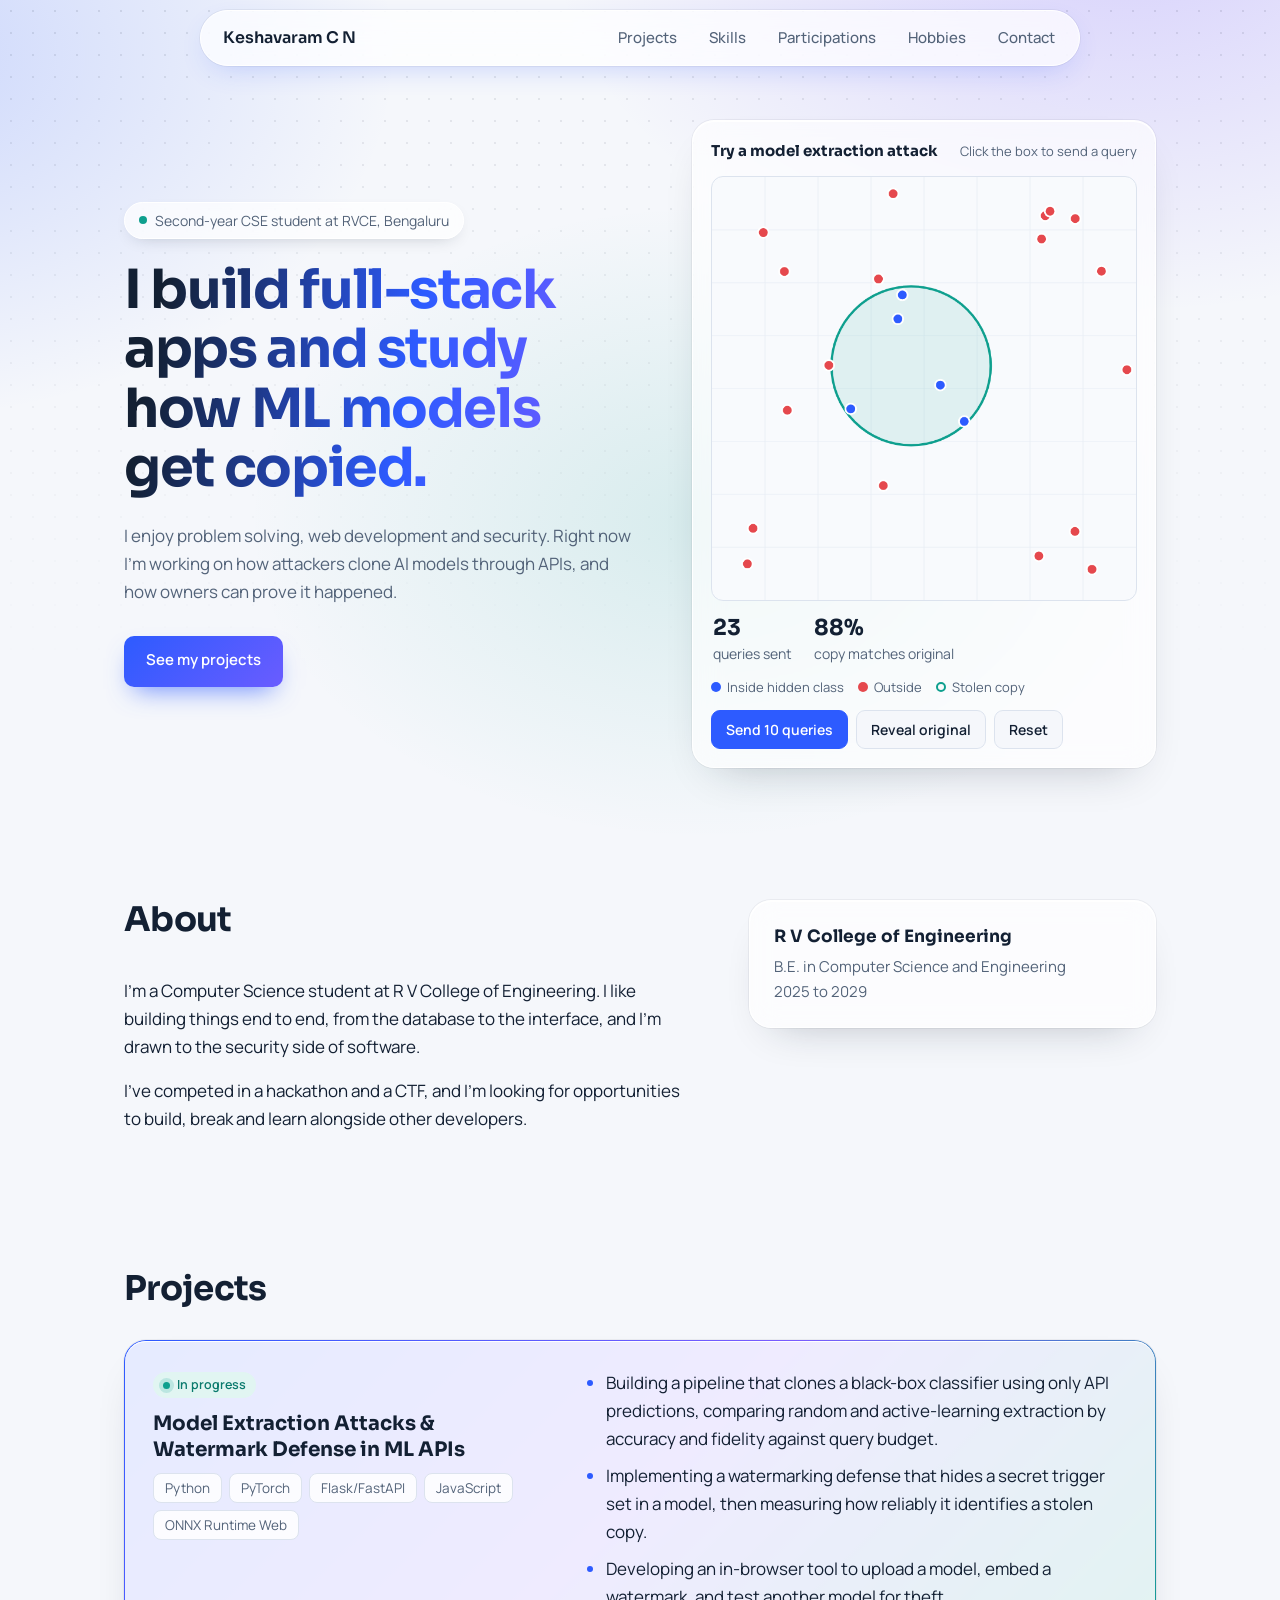
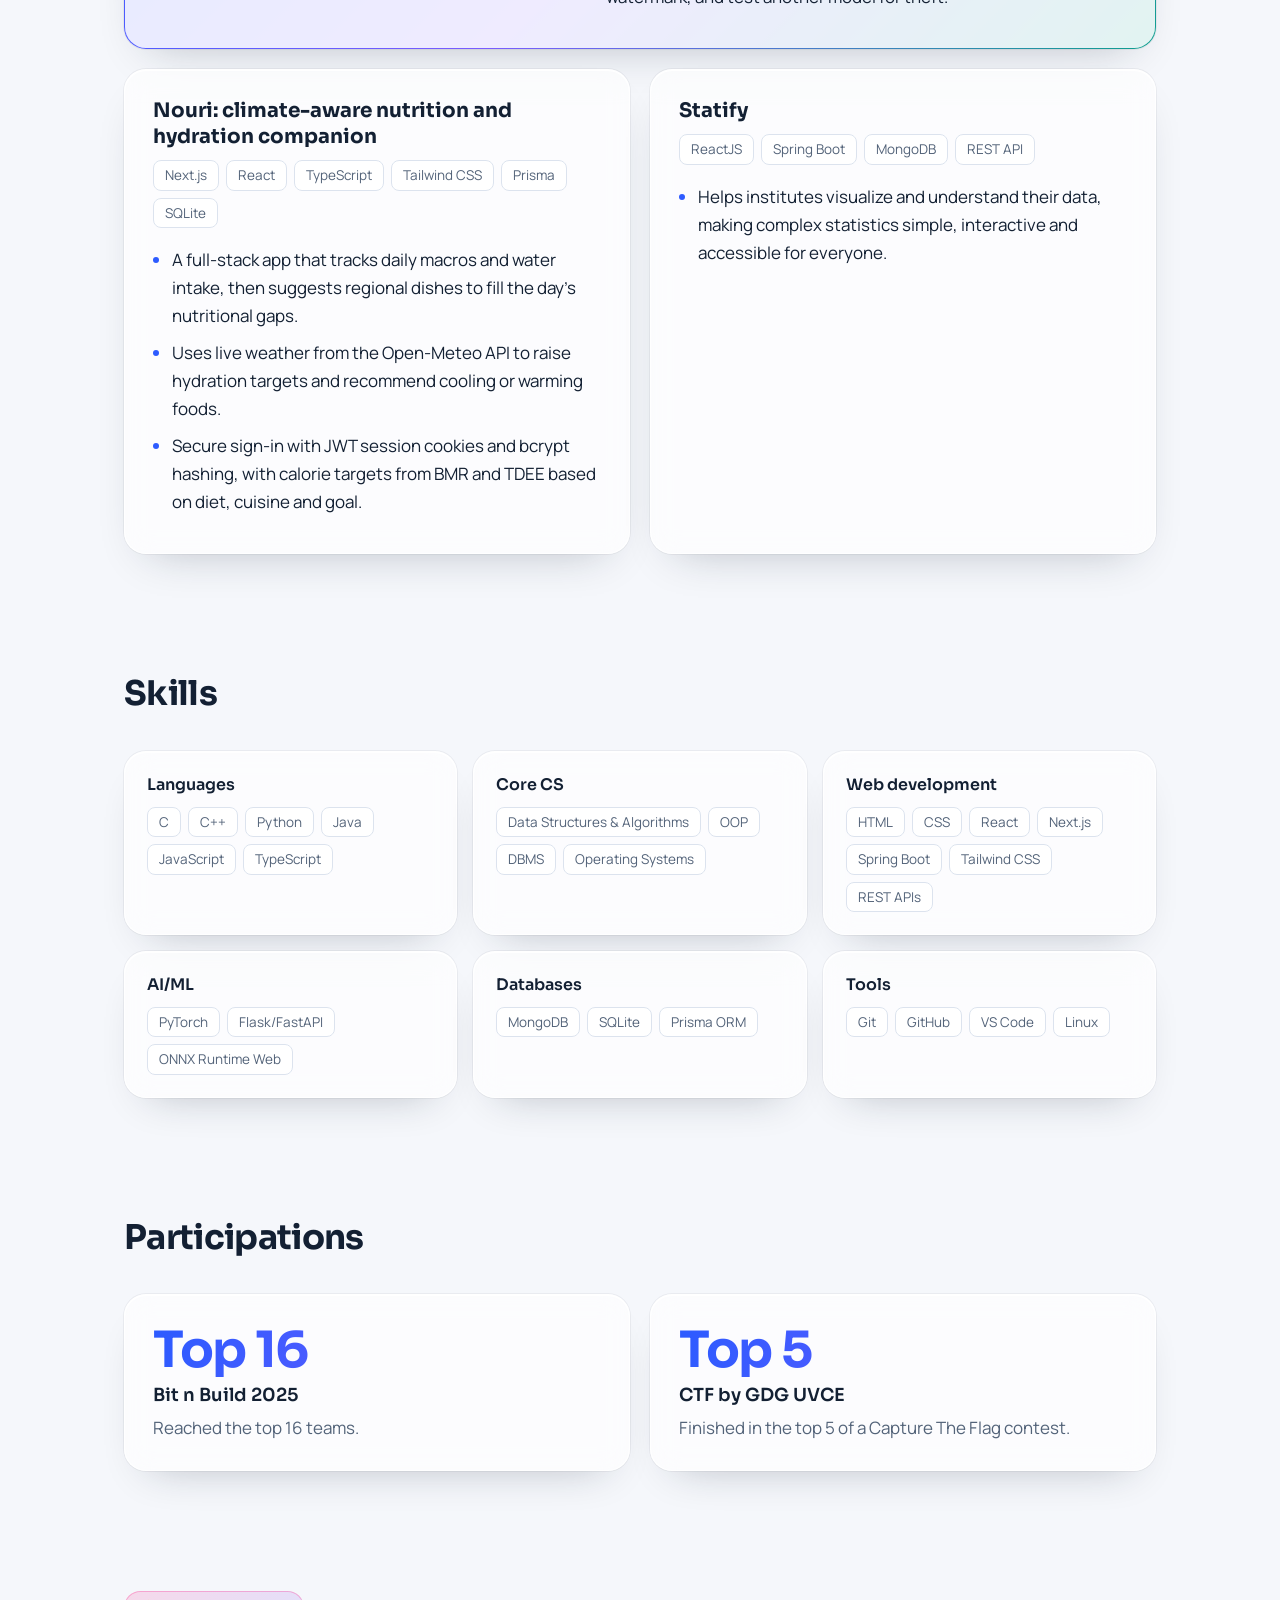
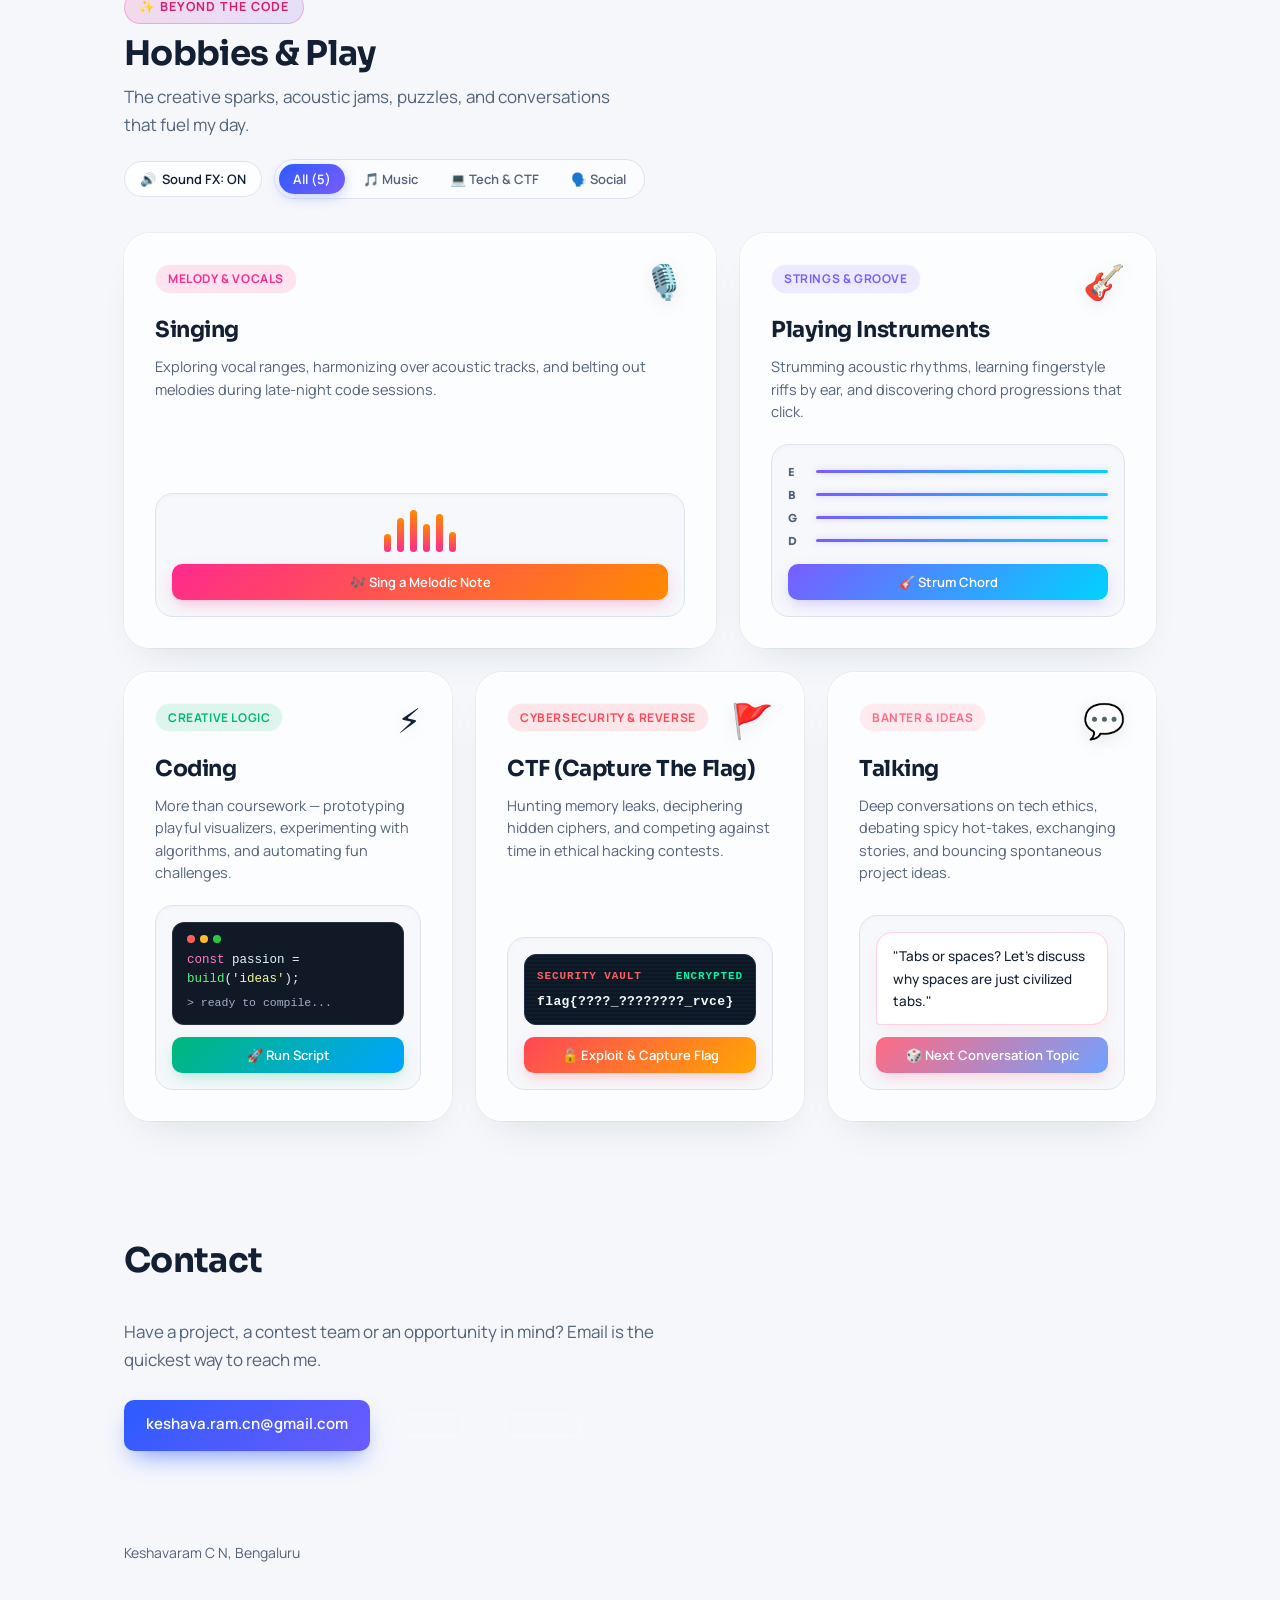
==== commit 08cfa714: "Update LinkedIn link in portfolio HTML" ====
--- a/Keshavaram C N _ Portfolio.html
+++ b/Keshavaram C N _ Portfolio.html
@@ -529,7 +529,7 @@
     <div class="btns">
       <a class="btn primary" href="mailto:keshava.ram.cn@gmail.com">keshava.ram.cn@gmail.com</a>
       <a class="btn" href="https://github.com/keshava-ram" target="_blank" rel="noopener">GitHub</a>
-      <a class="btn" href="https://www.linkedin.com/in/keshavaramc-n-70b958444" target="_blank" rel="noopener">LinkedIn</a>
+      <a class="btn" href="https://www.linkedin.com/in/keshava-ram3" target="_blank" rel="noopener">LinkedIn</a>
     </div>
   </div>
 </section>
